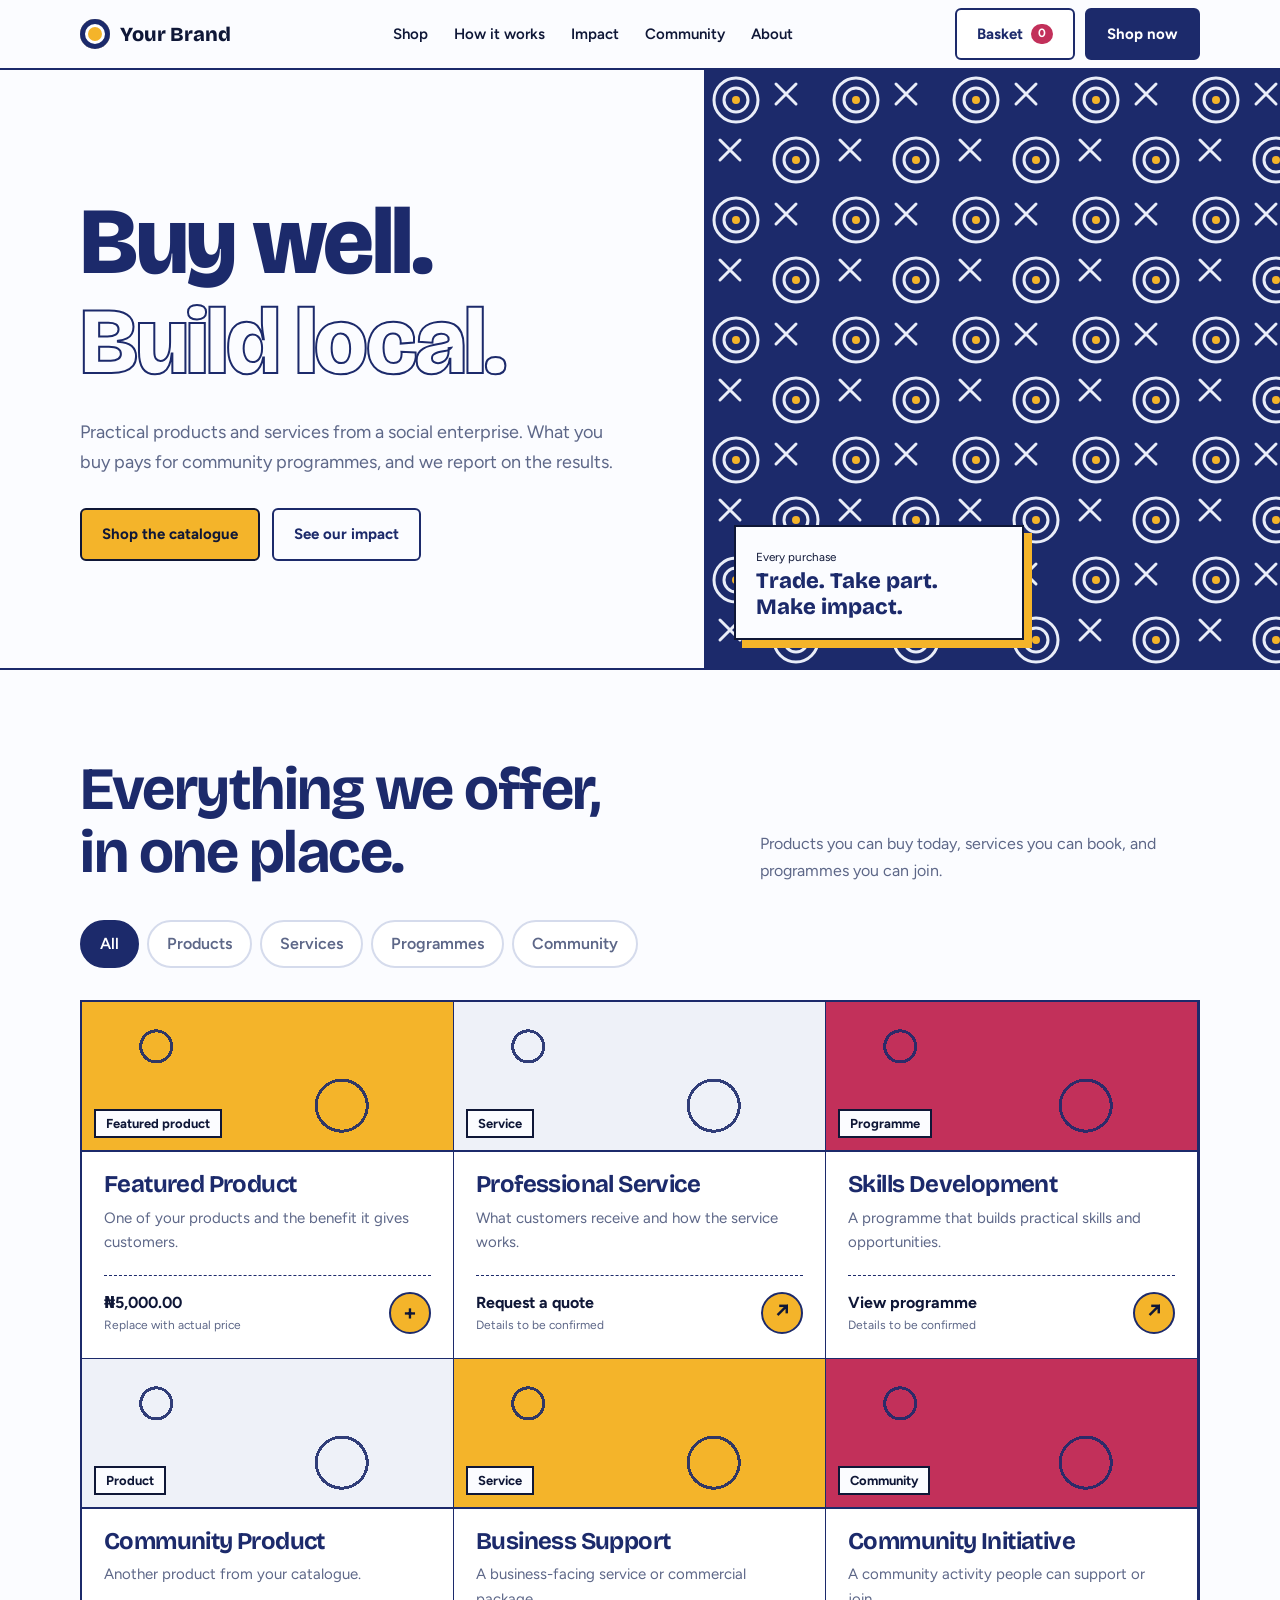
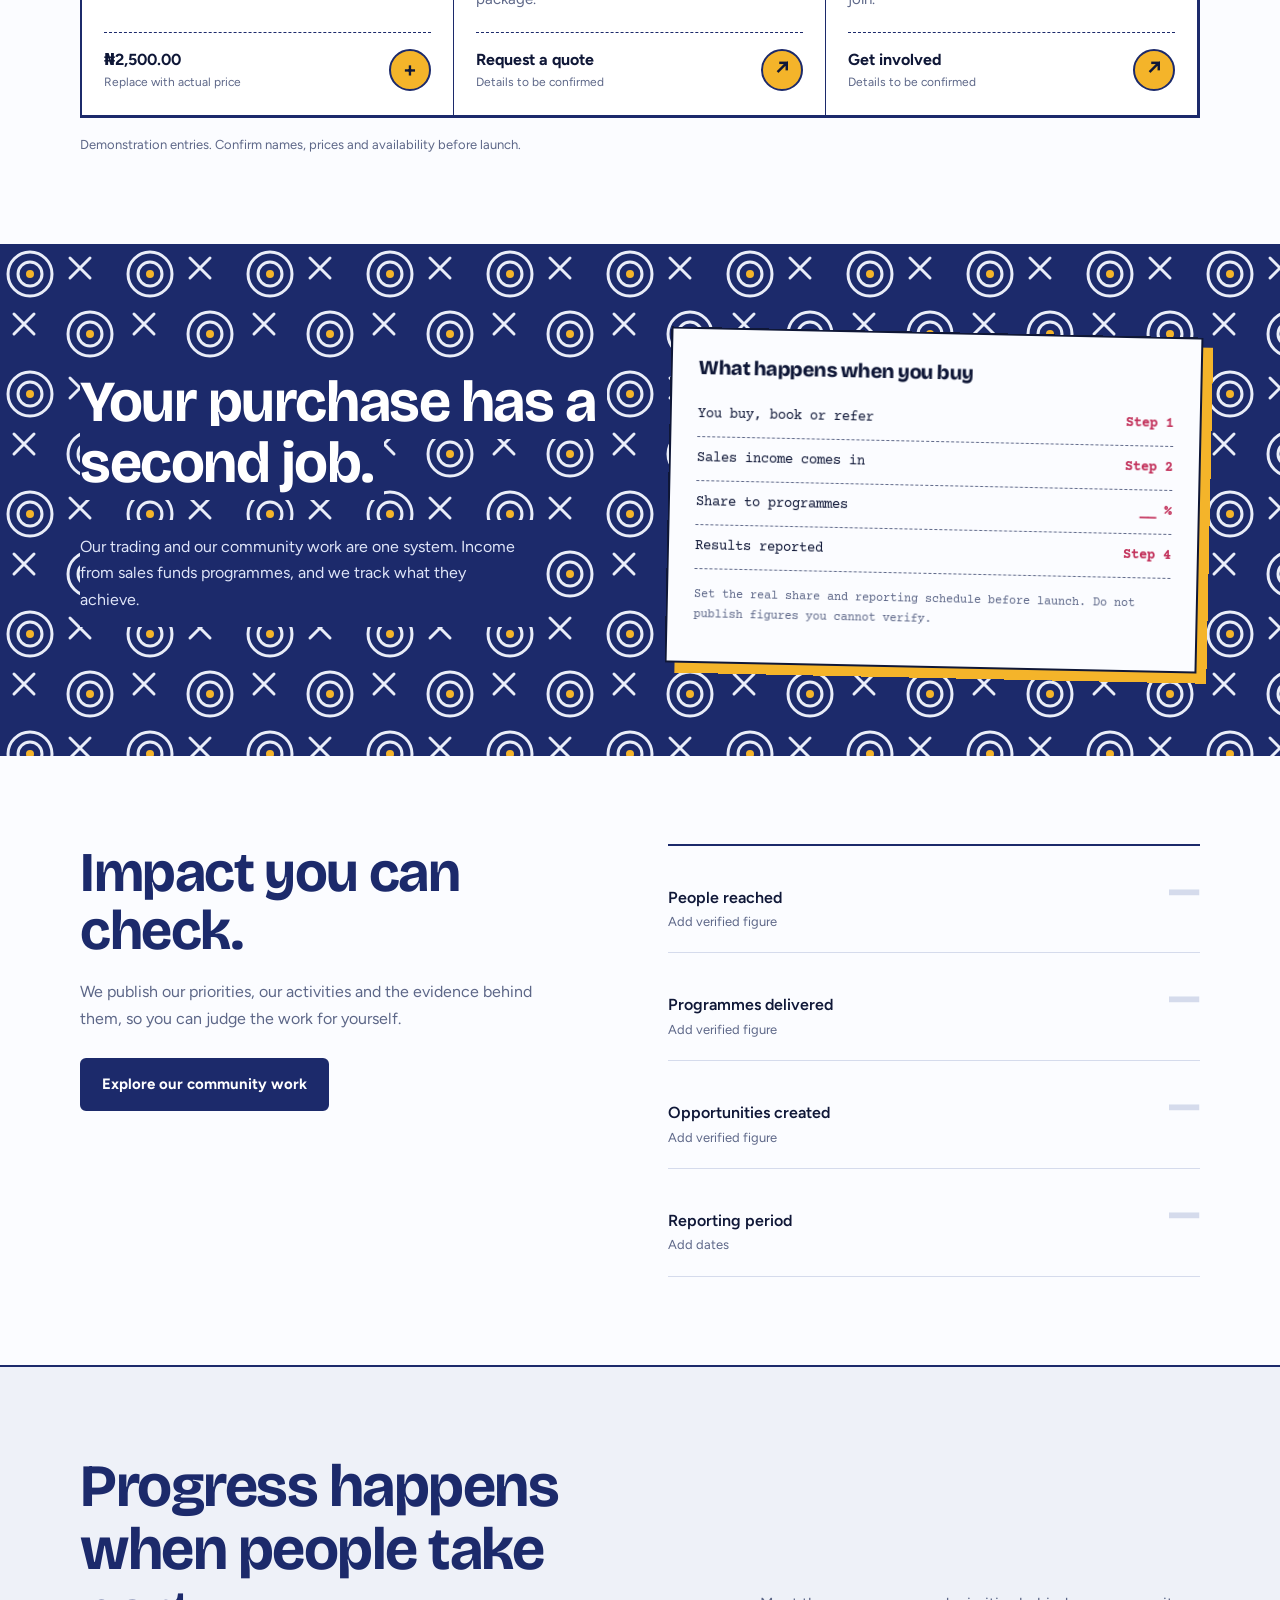
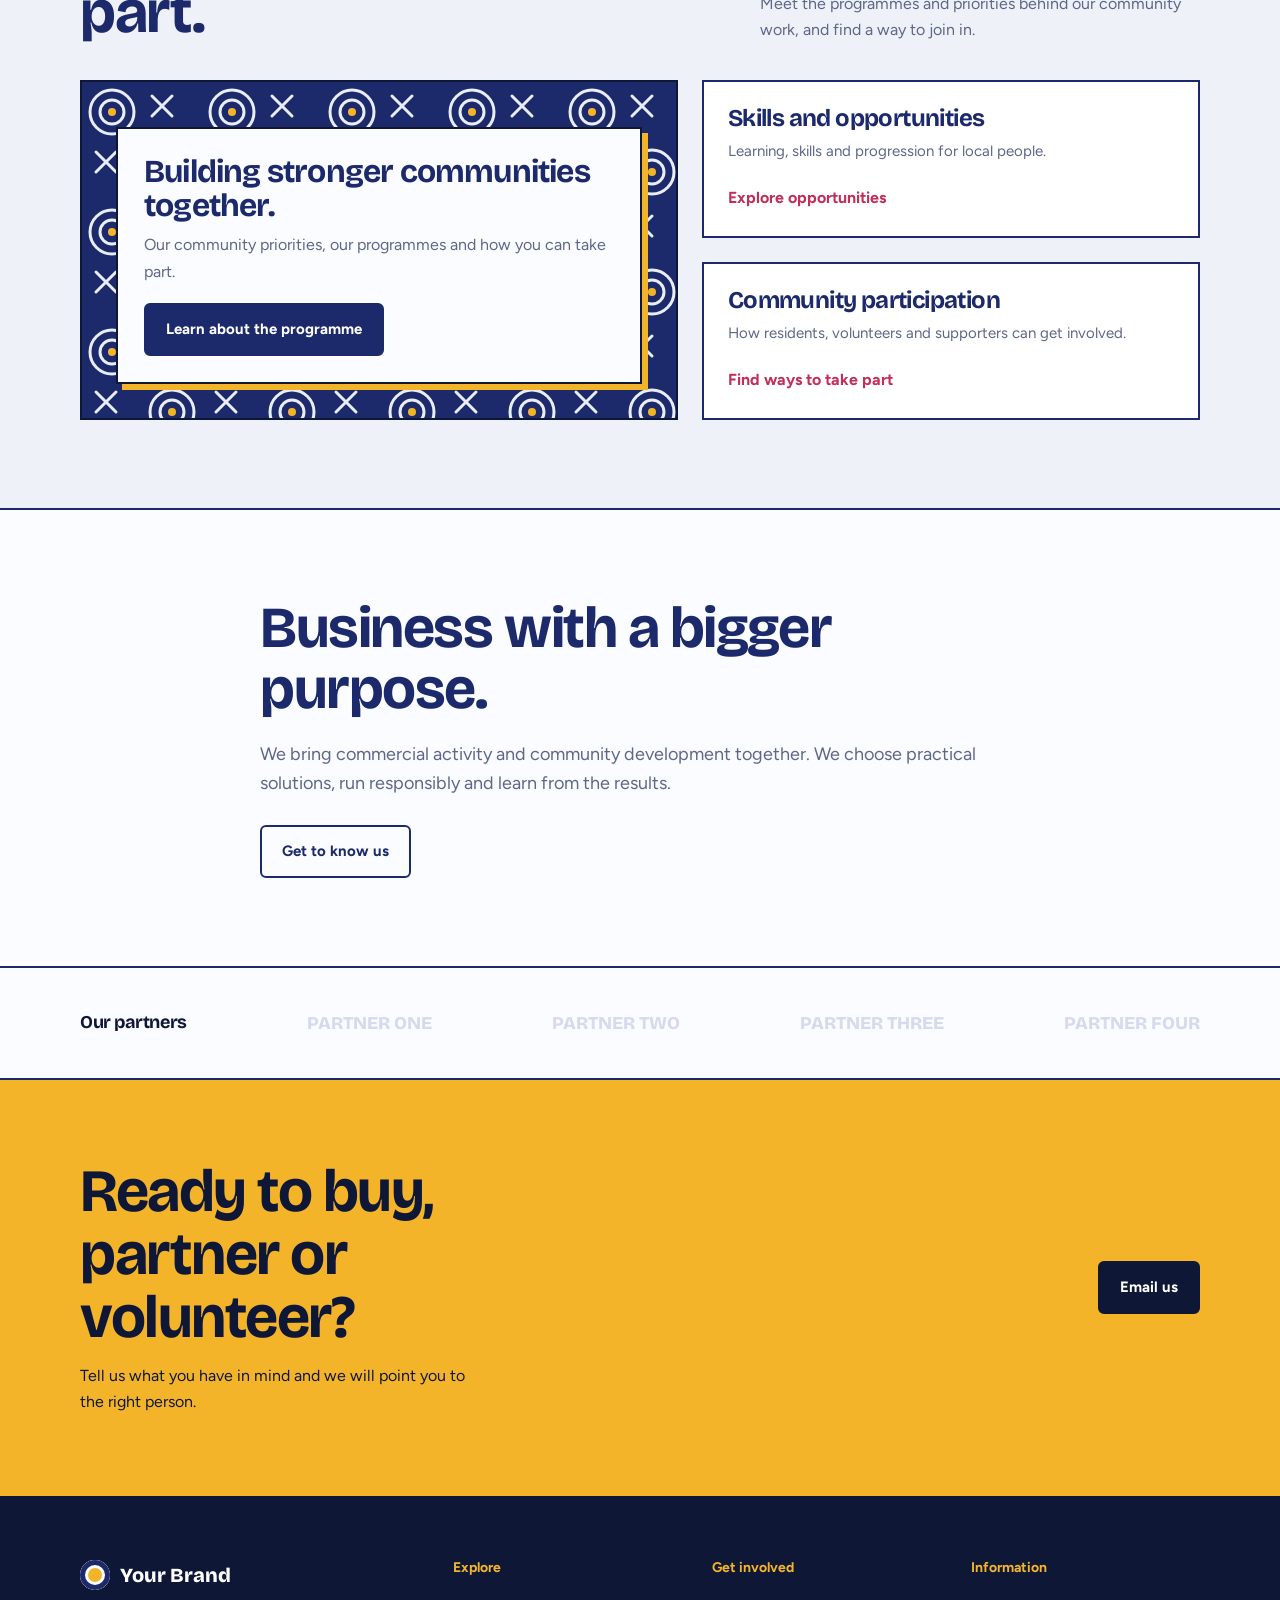
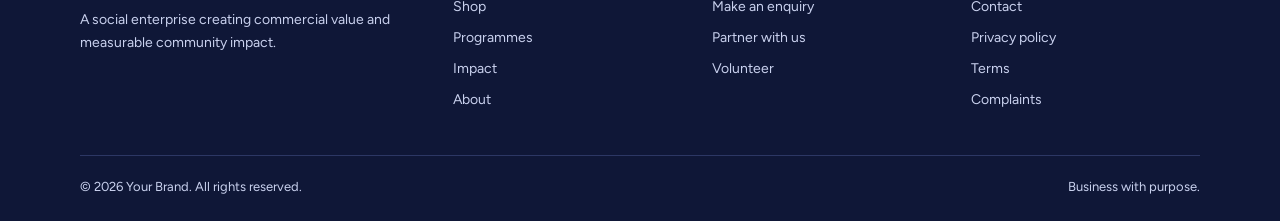
==== index.html @ 3ace3809 "Add files via upload" ====
<!DOCTYPE html>
<html lang="en"><head><meta charset="UTF-8"><meta name="viewport" content="width=device-width,initial-scale=1">
<meta name="theme-color" content="#1c2a6b"><meta name="description" content="Products, services and community programmes from a social enterprise. Every purchase supports community impact.">
<title>Your Brand | Business with purpose</title>
<link rel="icon" href="[data-uri]" type="image/svg+xml">
<link rel="preconnect" href="https://fonts.googleapis.com"><link rel="preconnect" href="https://fonts.gstatic.com" crossorigin>
<link href="https://fonts.googleapis.com/css2?family=Bricolage+Grotesque:opsz,wght@12..96,400;12..96,800&family=Figtree:wght@400;600;700&family=Courier+Prime&display=swap" rel="stylesheet">
<style>:root{--indigo:#1c2a6b;--ink:#0f1737;--chalk:#eef1f8;--paper:#fbfcff;--saffron:#f4b42a;--hibiscus:#c2305a;--muted:#5d6788;--line:#d5dbec;--r:6px}
*{box-sizing:border-box;margin:0;padding:0}
html{scroll-behavior:smooth}
body{background:var(--paper);color:var(--ink);font:400 16px/1.65 "Figtree",system-ui,sans-serif;overflow-x:hidden}
a{color:inherit;text-decoration:none}button{font:inherit;cursor:pointer}
:focus-visible{outline:3px solid var(--saffron);outline-offset:3px}
h1,h2,h3{font-family:"Bricolage Grotesque",sans-serif;line-height:1.05;letter-spacing:-.025em}
.wrap{width:min(1120px,calc(100% - 40px));margin:auto}
.top{position:sticky;top:0;z-index:50;background:var(--paper);border-bottom:2px solid var(--indigo)}
.nav{display:flex;align-items:center;justify-content:space-between;min-height:68px;gap:20px}
.logo{display:flex;align-items:center;gap:10px;font:800 20px "Bricolage Grotesque",sans-serif}
.logo i{width:30px;height:30px;border-radius:50%;background:var(--indigo);box-shadow:inset 0 0 0 5px var(--indigo),inset 0 0 0 8px #fff,inset 0 0 0 30px var(--saffron)}
.links{display:flex;gap:26px;list-style:none;font-weight:600;font-size:15px}
.links a{padding:4px 0;border-bottom:2px solid transparent}.links a:hover{border-color:var(--saffron)}
.acts{display:flex;gap:10px;align-items:center}
.btn{display:inline-flex;align-items:center;gap:8px;padding:12px 20px;border:2px solid var(--indigo);border-radius:var(--r);background:var(--indigo);color:#fff;font-weight:700;font-size:15px;transition:transform .15s,box-shadow .15s}
.btn:hover{transform:translate(-2px,-2px);box-shadow:4px 4px 0 var(--saffron)}
.btn.alt{background:transparent;color:var(--indigo)}
.btn.sun{background:var(--saffron);border-color:var(--ink);color:var(--ink)}
.bag{background:#fff;color:var(--indigo)}
.bag b{background:var(--hibiscus);color:#fff;border-radius:10px;padding:0 7px;font-size:12px}
.burger{display:none;background:none;border:0;font-size:26px}
.hero{display:grid;grid-template-columns:1.1fr .9fr;min-height:600px;border-bottom:2px solid var(--indigo);padding:0}
.hero-copy{padding:80px 48px 64px max(20px,calc((100vw - 1120px)/2));display:flex;flex-direction:column;justify-content:center;align-items:flex-start}
.hero h1{font-size:clamp(48px,7.4vw,104px);font-weight:800;color:var(--indigo)}
.hero h1 em{font-style:normal;display:block;-webkit-text-stroke:2px var(--indigo);color:transparent}
.hero p{max-width:46ch;margin:26px 0 30px;color:var(--muted);font-size:18px}
.row{display:flex;flex-wrap:wrap;gap:12px}
.hero-art{background:url([data-uri]) 0 0/120px;border-left:2px solid var(--indigo);display:grid;place-items:end start;padding:28px}
.ticket{background:var(--paper);border:2px solid var(--ink);padding:18px 20px;max-width:290px;box-shadow:8px 8px 0 var(--saffron);font-size:14px}
.ticket b{display:block;font:800 22px "Bricolage Grotesque",sans-serif;color:var(--indigo)}
.fade{animation:rise .9s cubic-bezier(.2,.7,.2,1) both}
@keyframes rise{from{opacity:0;transform:translateY(24px)}}
section{padding:88px 0}
.hero{padding:0}
.head{display:grid;grid-template-columns:1fr 1fr;gap:30px;align-items:end;margin-bottom:36px}
.head h2{font-size:clamp(34px,5vw,60px);color:var(--indigo)}
.head p{color:var(--muted);max-width:44ch;justify-self:end}
.tabs{display:flex;gap:8px;overflow-x:auto;padding-bottom:6px;margin-bottom:26px}
.tab{flex:none;padding:9px 18px;border:2px solid var(--line);border-radius:30px;background:#fff;font-weight:600;color:var(--muted)}
.tab.on,.tab:hover{border-color:var(--indigo);background:var(--indigo);color:#fff}
.grid{display:grid;grid-template-columns:repeat(3,1fr);border:2px solid var(--indigo)}
.item{padding:0 0 22px;border:1px solid var(--indigo);background:#fff;display:flex;flex-direction:column;margin:-1px 0 0 -1px}
.item[hidden]{display:none}
.tile{height:150px;border-bottom:2px solid var(--indigo);display:flex;align-items:flex-end;padding:12px;background-image:radial-gradient(circle at 20% 30%,transparent 0 14px,rgba(28,42,107,.9) 14px 17px,transparent 17px),radial-gradient(circle at 70% 70%,transparent 0 24px,rgba(28,42,107,.9) 24px 27px,transparent 27px)}
.t1{background-color:var(--saffron)}.t2{background-color:var(--chalk)}.t3{background-color:var(--hibiscus)}
.tag{background:var(--paper);border:2px solid var(--ink);padding:2px 10px;font-weight:700;font-size:13px}
.item h3{font-size:24px;margin:20px 22px 8px;color:var(--indigo)}
.item p{margin:0 22px;color:var(--muted);font-size:15px;flex:1}
.buy{display:flex;justify-content:space-between;align-items:center;margin:20px 22px 0;padding-top:14px;border-top:1px dashed var(--indigo);font-weight:700}
.buy small{display:block;font-weight:400;color:var(--muted);font-size:12px}
.plus{width:42px;height:42px;display:grid;place-items:center;border:2px solid var(--indigo);border-radius:50%;background:var(--saffron);font-size:22px;color:var(--ink);font-weight:700}
.plus:hover{background:var(--indigo);color:#fff}
.note{margin-top:16px;font-size:13px;color:var(--muted)}
.model{background:var(--indigo) url([data-uri]) 0 0/120px;padding:0}
.model .wrap{display:grid;grid-template-columns:1fr 1fr;gap:56px;align-items:center;padding:88px 0}
.model h2{color:#fff;font-size:clamp(34px,5vw,58px);background:var(--indigo);display:inline;-webkit-box-decoration-break:clone;box-decoration-break:clone;padding:2px 12px 2px 0}
.model .lead{margin-top:26px;color:#dfe5f8;background:var(--indigo);padding:14px 14px 14px 0;max-width:46ch}
.receipt{background:var(--paper);border:2px solid var(--ink);padding:26px 26px 36px;font-family:"Courier Prime","Courier New",monospace;font-size:14px;transform:rotate(1.2deg);box-shadow:10px 10px 0 var(--saffron)}
.receipt h3{font:800 20px "Bricolage Grotesque",sans-serif;margin-bottom:14px}
.ln{display:flex;justify-content:space-between;gap:12px;padding:10px 0;border-bottom:1px dashed var(--muted)}
.ln span:last-child{color:var(--hibiscus);font-weight:700}
.receipt p{margin-top:16px;font-size:12px;color:var(--muted)}
.impact{display:grid;grid-template-columns:1fr 1fr;gap:56px;align-items:start}
.impact h2{font-size:clamp(34px,5vw,56px);color:var(--indigo);margin-bottom:18px}
.impact>div>p{color:var(--muted);max-width:48ch;margin-bottom:26px}
.facts{border-top:2px solid var(--indigo)}
.fact{display:flex;justify-content:space-between;align-items:baseline;padding:20px 0;border-bottom:1px solid var(--line)}
.fact span{font-weight:600}.fact b{font:800 40px "Bricolage Grotesque",sans-serif;color:var(--line)}
.fact small{display:block;font-weight:400;color:var(--muted);font-size:13px}
.comm{background:var(--chalk);border-block:2px solid var(--indigo)}
.cols{display:grid;grid-template-columns:1.2fr 1fr;gap:24px}
.big{background:var(--indigo) url([data-uri]) 0 0/120px;padding:34px;min-height:340px;display:flex;align-items:flex-end;border:2px solid var(--ink)}
.big div{background:var(--paper);padding:26px;border:2px solid var(--ink);box-shadow:6px 6px 0 var(--saffron)}
.big h3{font-size:32px;color:var(--indigo);margin-bottom:10px}.big p{color:var(--muted);margin-bottom:18px}
.stack{display:grid;gap:24px}
.mini{background:#fff;border:2px solid var(--indigo);padding:24px;display:flex;flex-direction:column;gap:8px}
.mini h3{font-size:24px;color:var(--indigo)}.mini p{color:var(--muted);font-size:15px}
.mini a{font-weight:700;color:var(--hibiscus);margin-top:auto}
.about{max-width:760px}
.about h2{font-size:clamp(34px,5vw,58px);color:var(--indigo);margin-bottom:20px}
.about p{color:var(--muted);font-size:18px;margin-bottom:26px}
.partners{border-block:2px solid var(--indigo);padding:44px 0}
.partners .wrap{display:flex;flex-wrap:wrap;gap:12px 40px;align-items:center;justify-content:space-between}
.partners h3{font-size:18px}.partners span{font:800 18px "Bricolage Grotesque",sans-serif;color:var(--line)}
.cta{background:var(--saffron);padding:80px 0}
.cta .wrap{display:flex;justify-content:space-between;align-items:center;gap:30px}
.cta h2{font-size:clamp(34px,5vw,60px);max-width:14ch}
.cta p{max-width:40ch;margin-top:14px}
.cta .btn{background:var(--ink);border-color:var(--ink)}
footer{background:var(--ink);color:#c9d1ee;padding:60px 0 24px;font-size:14px}
.fg{display:grid;grid-template-columns:1.5fr 1fr 1fr 1fr;gap:30px;padding-bottom:40px}
footer .logo{color:#fff;margin-bottom:14px}footer h4{color:var(--saffron);margin-bottom:12px}
footer a{display:block;padding:4px 0}footer a:hover{color:#fff}
.fb{display:flex;justify-content:space-between;gap:16px;border-top:1px solid #2c3764;padding-top:20px;font-size:13px}
.ov{position:fixed;inset:0;background:rgba(15,23,55,.55);z-index:100;opacity:0;visibility:hidden;transition:.2s}
.ov.open{opacity:1;visibility:visible}
.drawer{position:fixed;top:0;right:0;z-index:101;width:min(420px,100%);height:100%;background:var(--paper);border-left:2px solid var(--ink);padding:24px;display:flex;flex-direction:column;transform:translateX(105%);transition:transform .3s}
.drawer.open{transform:none}
.dh{display:flex;justify-content:space-between;align-items:center;padding-bottom:16px;border-bottom:2px solid var(--indigo)}
.dh h3{font-size:26px}.x{width:38px;height:38px;border:2px solid var(--indigo);border-radius:50%;background:#fff;font-size:20px}
#items{flex:1;overflow:auto;padding:12px 0}
.empty{padding:50px 10px;text-align:center;color:var(--muted)}
.ci{display:flex;justify-content:space-between;gap:10px;padding:12px 0;border-bottom:1px dashed var(--muted)}
.ci small{display:block;color:var(--muted)}.ci button{background:none;border:0;color:var(--hibiscus);font-weight:700}
.tot{display:flex;justify-content:space-between;padding:16px 0;font-weight:800;border-top:2px solid var(--indigo)}
.drawer .btn{width:100%;justify-content:center}.drawer small{margin-top:10px;color:var(--muted);font-size:12px;text-align:center}
@media(max-width:900px){.grid{grid-template-columns:1fr 1fr}.fg{grid-template-columns:1fr 1fr}.links{gap:16px}}
@media(max-width:720px){
.burger{display:block}.hdr-cta{display:none}
.links{position:absolute;top:68px;left:0;right:0;background:var(--paper);border-bottom:2px solid var(--indigo);padding:20px;flex-direction:column;display:none}.links.show{display:flex}
.hero,.head,.model .wrap,.impact,.cols{grid-template-columns:1fr}
.hero-copy{padding:48px 20px 40px}.hero-art{min-height:260px;border-left:0;border-top:2px solid var(--indigo)}
section{padding:60px 0}.head p{justify-self:start}.model .wrap{padding:60px 0}
.grid{grid-template-columns:1fr}.cta .wrap,.fb{flex-direction:column;align-items:flex-start}.fg>:first-child{grid-column:1/-1}}
@media(prefers-reduced-motion:reduce){*{animation:none!important;transition:none!important;scroll-behavior:auto!important}}
.drawer input{width:100%;padding:12px;margin-top:8px;border:2px solid var(--indigo);border-radius:var(--r);font:inherit;background:#fff}
.drawer label{font-weight:600;font-size:14px;display:block;margin-top:10px}
.msg{margin-top:10px;padding:10px;border:2px solid var(--indigo);background:var(--chalk);font-size:14px}.msg[hidden]{display:none}
</style></head>
<body>
<!-- Replace "Your Brand" and all placeholder copy with approved organisation details. -->
<header class="top"><div class="wrap nav">
<a href="#" class="logo"><i></i>Your Brand</a>
<ul class="links" id="links"><li><a href="#offers">Shop</a></li><li><a href="#how">How it works</a></li><li><a href="#impact">Impact</a></li><li><a href="#community">Community</a></li><li><a href="#about">About</a></li></ul>
<div class="acts"><button class="btn bag" id="openBag" aria-label="Open basket">Basket <b id="count">0</b></button><a href="#offers" class="btn hdr-cta">Shop now</a><button class="burger" id="burger" aria-label="Menu" aria-expanded="false">☰</button></div>
</div></header>
<main>
<section class="hero" style="padding:0">
<div class="hero-copy fade"><h1>Buy well.<em>Build local.</em></h1>
<p>Practical products and services from a social enterprise. What you buy pays for community programmes, and we report on the results.</p>
<div class="row"><a href="#offers" class="btn sun">Shop the catalogue</a><a href="#impact" class="btn alt">See our impact</a></div></div>
<div class="hero-art"><div class="ticket"><small>Every purchase</small><b>Trade. Take part. Make impact.</b></div></div>
</section>

<section id="offers"><div class="wrap">
<div class="head"><h2>Everything we offer, in one place.</h2><p>Products you can buy today, services you can book, and programmes you can join.</p></div>
<div class="tabs"><button class="tab on" data-f="all">All</button><button class="tab" data-f="products">Products</button><button class="tab" data-f="services">Services</button><button class="tab" data-f="programmes">Programmes</button><button class="tab" data-f="community">Community</button></div>
<div class="grid">
<article class="item" data-c="products"><div class="tile t1"><span class="tag">Featured product</span></div><h3>Featured Product</h3><p>One of your products and the benefit it gives customers.</p><div class="buy"><div><span class="pv"></span><small>Replace with actual price</small></div><button class="plus" data-id="1" aria-label="Add Featured Product to basket">+</button></div></article>
<article class="item" data-c="services"><div class="tile t2"><span class="tag">Service</span></div><h3>Professional Service</h3><p>What customers receive and how the service works.</p><div class="buy"><div>Request a quote<small>Details to be confirmed</small></div><a class="plus" href="#contact" aria-label="Request a quote: Professional Service">↗</a></div></article>
<article class="item" data-c="programmes"><div class="tile t3"><span class="tag">Programme</span></div><h3>Skills Development</h3><p>A programme that builds practical skills and opportunities.</p><div class="buy"><div>View programme<small>Details to be confirmed</small></div><a class="plus" href="#community" aria-label="View programme: Skills Development">↗</a></div></article>
<article class="item" data-c="products"><div class="tile t2"><span class="tag">Product</span></div><h3>Community Product</h3><p>Another product from your catalogue.</p><div class="buy"><div><span class="pv"></span><small>Replace with actual price</small></div><button class="plus" data-id="4" aria-label="Add Community Product to basket">+</button></div></article>
<article class="item" data-c="services"><div class="tile t1"><span class="tag">Service</span></div><h3>Business Support</h3><p>A business-facing service or commercial package.</p><div class="buy"><div>Request a quote<small>Details to be confirmed</small></div><a class="plus" href="#contact" aria-label="Request a quote: Business Support">↗</a></div></article>
<article class="item" data-c="community"><div class="tile t3"><span class="tag">Community</span></div><h3>Community Initiative</h3><p>A community activity people can support or join.</p><div class="buy"><div>Get involved<small>Details to be confirmed</small></div><a class="plus" href="#community" aria-label="Get involved: Community Initiative">↗</a></div></article>
</div>
<p class="note">Demonstration entries. Confirm names, prices and availability before launch.</p>
</div></section>

<section class="model" id="how"><div class="wrap">
<div><h2>Your purchase has a second job.</h2><p class="lead">Our trading and our community work are one system. Income from sales funds programmes, and we track what they achieve.</p></div>
<div class="receipt"><h3>What happens when you buy</h3>
<div class="ln"><span>You buy, book or refer</span><span>Step 1</span></div>
<div class="ln"><span>Sales income comes in</span><span>Step 2</span></div>
<div class="ln"><span>Share to programmes</span><span>__ %</span></div>
<div class="ln"><span>Results reported</span><span>Step 4</span></div>
<p>Set the real share and reporting schedule before launch. Do not publish figures you cannot verify.</p></div>
</div></section>

<section id="impact"><div class="wrap impact">
<div><h2>Impact you can check.</h2><p>We publish our priorities, our activities and the evidence behind them, so you can judge the work for yourself.</p><a href="#community" class="btn">Explore our community work</a></div>
<!-- Replace dashes with verified data only. -->
<div class="facts"><div class="fact"><span>People reached<small>Add verified figure</small></span><b>—</b></div><div class="fact"><span>Programmes delivered<small>Add verified figure</small></span><b>—</b></div><div class="fact"><span>Opportunities created<small>Add verified figure</small></span><b>—</b></div><div class="fact"><span>Reporting period<small>Add dates</small></span><b>—</b></div></div>
</div></section>

<section class="comm" id="community"><div class="wrap">
<div class="head"><h2>Progress happens when people take part.</h2><p>Meet the programmes and priorities behind our community work, and find a way to join in.</p></div>
<div class="cols"><article class="big"><div><h3>Building stronger communities together.</h3><p>Our community priorities, our programmes and how you can take part.</p><a href="#contact" class="btn">Learn about the programme</a></div></article>
<div class="stack"><article class="mini"><h3>Skills and opportunities</h3><p>Learning, skills and progression for local people.</p><a href="#contact">Explore opportunities</a></article>
<article class="mini"><h3>Community participation</h3><p>How residents, volunteers and supporters can get involved.</p><a href="#contact">Find ways to take part</a></article></div></div>
</div></section>

<section id="about"><div class="wrap about"><h2>Business with a bigger purpose.</h2><p>We bring commercial activity and community development together. We choose practical solutions, run responsibly and learn from the results.</p><a href="#contact" class="btn alt">Get to know us</a></div></section>

<div class="partners"><div class="wrap"><h3>Our partners</h3><!-- Add only authorised, current partners. --><span>PARTNER ONE</span><span>PARTNER TWO</span><span>PARTNER THREE</span><span>PARTNER FOUR</span></div></div>

<section class="cta" id="contact"><div class="wrap"><div><h2>Ready to buy, partner or volunteer?</h2><p>Tell us what you have in mind and we will point you to the right person.</p></div><a href="mailto:hello@example.com" class="btn">Email us</a></div></section>
</main>
<footer><div class="wrap"><div class="fg">
<div><a href="#" class="logo"><i></i>Your Brand</a><p>A social enterprise creating commercial value and measurable community impact.</p></div>
<div><h4>Explore</h4><a href="#offers">Shop</a><a href="#community">Programmes</a><a href="#impact">Impact</a><a href="#about">About</a></div>
<div><h4>Get involved</h4><a href="#contact">Make an enquiry</a><a href="#contact">Partner with us</a><a href="#community">Volunteer</a></div>
<div><h4>Information</h4><a href="#">Contact</a><a href="#">Privacy policy</a><a href="#">Terms</a><a href="#">Complaints</a></div></div>
<div class="fb"><span>© <span id="year"></span> Your Brand. All rights reserved.</span><span>Business with purpose.</span></div></div></footer>
<div class="ov" id="ov"></div>
<aside class="drawer" id="drawer" aria-label="Basket"><div class="dh"><h3>Your basket</h3><button class="x" id="closeBag" aria-label="Close basket">×</button></div>
<div id="items"></div><div class="tot"><span>Subtotal</span><span id="total">₦0.00</span></div>
<label for="cname">Full name</label><input id="cname" autocomplete="name"><label for="email">Email for receipt</label><input id="email" type="email" autocomplete="email"><div class="msg" id="msg" hidden></div><button class="btn" id="checkout" style="margin-top:14px">Pay now</button><small>Payments are handled securely by Paystack. We never see your card details.</small></aside>
<script src="https://js.paystack.co/v1/inline.js"></script><script>const catalogue=[{id:"1",name:"Featured Product",price:5000},{id:"4",name:"Community Product",price:2500}];
let basket=[];
const $=id=>document.getElementById(id);
const money=n=>new Intl.NumberFormat("en-NG",{style:"currency",currency:"NGN"}).format(n);
const toggle=o=>{$("drawer").classList.toggle("open",o);$("ov").classList.toggle("open",o)};
function render(){
  $("count").textContent=basket.reduce((s,i)=>s+i.qty,0);
  $("total").textContent=money(basket.reduce((s,i)=>s+i.price*i.qty,0));
  $("items").innerHTML=basket.length?basket.map(i=>`<div class="ci"><div><strong>${i.name}</strong><small>${i.qty} × ${money(i.price)}</small></div><button data-rm="${i.id}">Remove</button></div>`).join(""):'<div class="empty">Your basket is empty. Add an item from the catalogue.</div>';
}
document.querySelectorAll(".plus[data-id]").forEach(b=>b.addEventListener("click",()=>{
  const p=catalogue.find(c=>c.id===b.dataset.id);if(!p)return;
  const e=basket.find(i=>i.id===p.id);e?e.qty++:basket.push({...p,qty:1});render();toggle(true);
}));
$("items").addEventListener("click",e=>{const b=e.target.closest("[data-rm]");if(b){basket=basket.filter(i=>i.id!==b.dataset.rm);render()}});
$("openBag").onclick=()=>toggle(true);$("closeBag").onclick=()=>toggle(false);$("ov").onclick=()=>toggle(false);
document.addEventListener("keydown",e=>{if(e.key==="Escape")toggle(false)});
// ===== PAYMENT SETTINGS (Paystack) =====
const PAYSTACK_PUBLIC_KEY="pk_test_REPLACE_ME"; // public key only. NEVER put your secret key here.
const VERIFY_URL=""; // your Worker URL, e.g. https://pay.yourname.workers.dev/verify
catalogue.forEach(c=>{const b=document.querySelector('.plus[data-id="'+c.id+'"]');if(b)b.previousElementSibling.querySelector(".pv").textContent=money(c.price)});
const msg=t=>{const m=$("msg");m.textContent=t;m.hidden=!t};
$("checkout").onclick=()=>{
  if(!basket.length)return msg("Your basket is empty. Add an item first.");
  const email=$("email").value.trim();
  if(!/^\S+@\S+\.\S+$/.test(email))return msg("Enter a valid email so we can send your receipt.");
  if(typeof PaystackPop==="undefined")return msg("Payment could not load. Check your internet connection and try again.");
  if(PAYSTACK_PUBLIC_KEY.includes("REPLACE"))return msg("Add your Paystack public key in index.html to turn on payments.");
  const total=basket.reduce((s,i)=>s+i.price*i.qty,0);
  if(total<=0)return msg("Basket total must be above \u20a60.");
  PaystackPop.setup({
    key:PAYSTACK_PUBLIC_KEY,email:email,amount:Math.round(total*100),currency:"NGN",
    ref:"ORD-"+Date.now(),
    metadata:{name:$("cname").value.trim(),items:basket.map(i=>i.name+" x"+i.qty).join(", ")},
    callback:function(r){
      if(VERIFY_URL){
        msg("Confirming your payment...");
        fetch(VERIFY_URL+"?reference="+encodeURIComponent(r.reference)).then(x=>x.json()).then(d=>{
          if(d.paid){basket=[];render();msg("Payment confirmed. Reference: "+r.reference)}
          else msg("We could not confirm payment yet. Keep this reference: "+r.reference)
        }).catch(()=>msg("Could not reach the server. Keep this reference: "+r.reference));
      }else{basket=[];render();msg("Payment received. Reference: "+r.reference+". Verify it in your Paystack dashboard.")}
    },
    onClose:function(){msg("Payment window closed. Your basket is saved.")}
  }).openIframe();
};
const tabs=document.querySelectorAll(".tab"),cards=document.querySelectorAll(".item");
tabs.forEach(t=>t.addEventListener("click",()=>{
  tabs.forEach(x=>x.classList.remove("on"));t.classList.add("on");
  cards.forEach(c=>c.hidden=!(t.dataset.f==="all"||c.dataset.c===t.dataset.f));
}));
const links=$("links"),burger=$("burger");
burger.onclick=()=>{const s=links.classList.toggle("show");burger.textContent=s?"×":"☰";burger.setAttribute("aria-expanded",s)};
links.querySelectorAll("a").forEach(a=>a.onclick=()=>{links.classList.remove("show");burger.textContent="☰"});
$("year").textContent=new Date().getFullYear();
render();
</script></body></html>
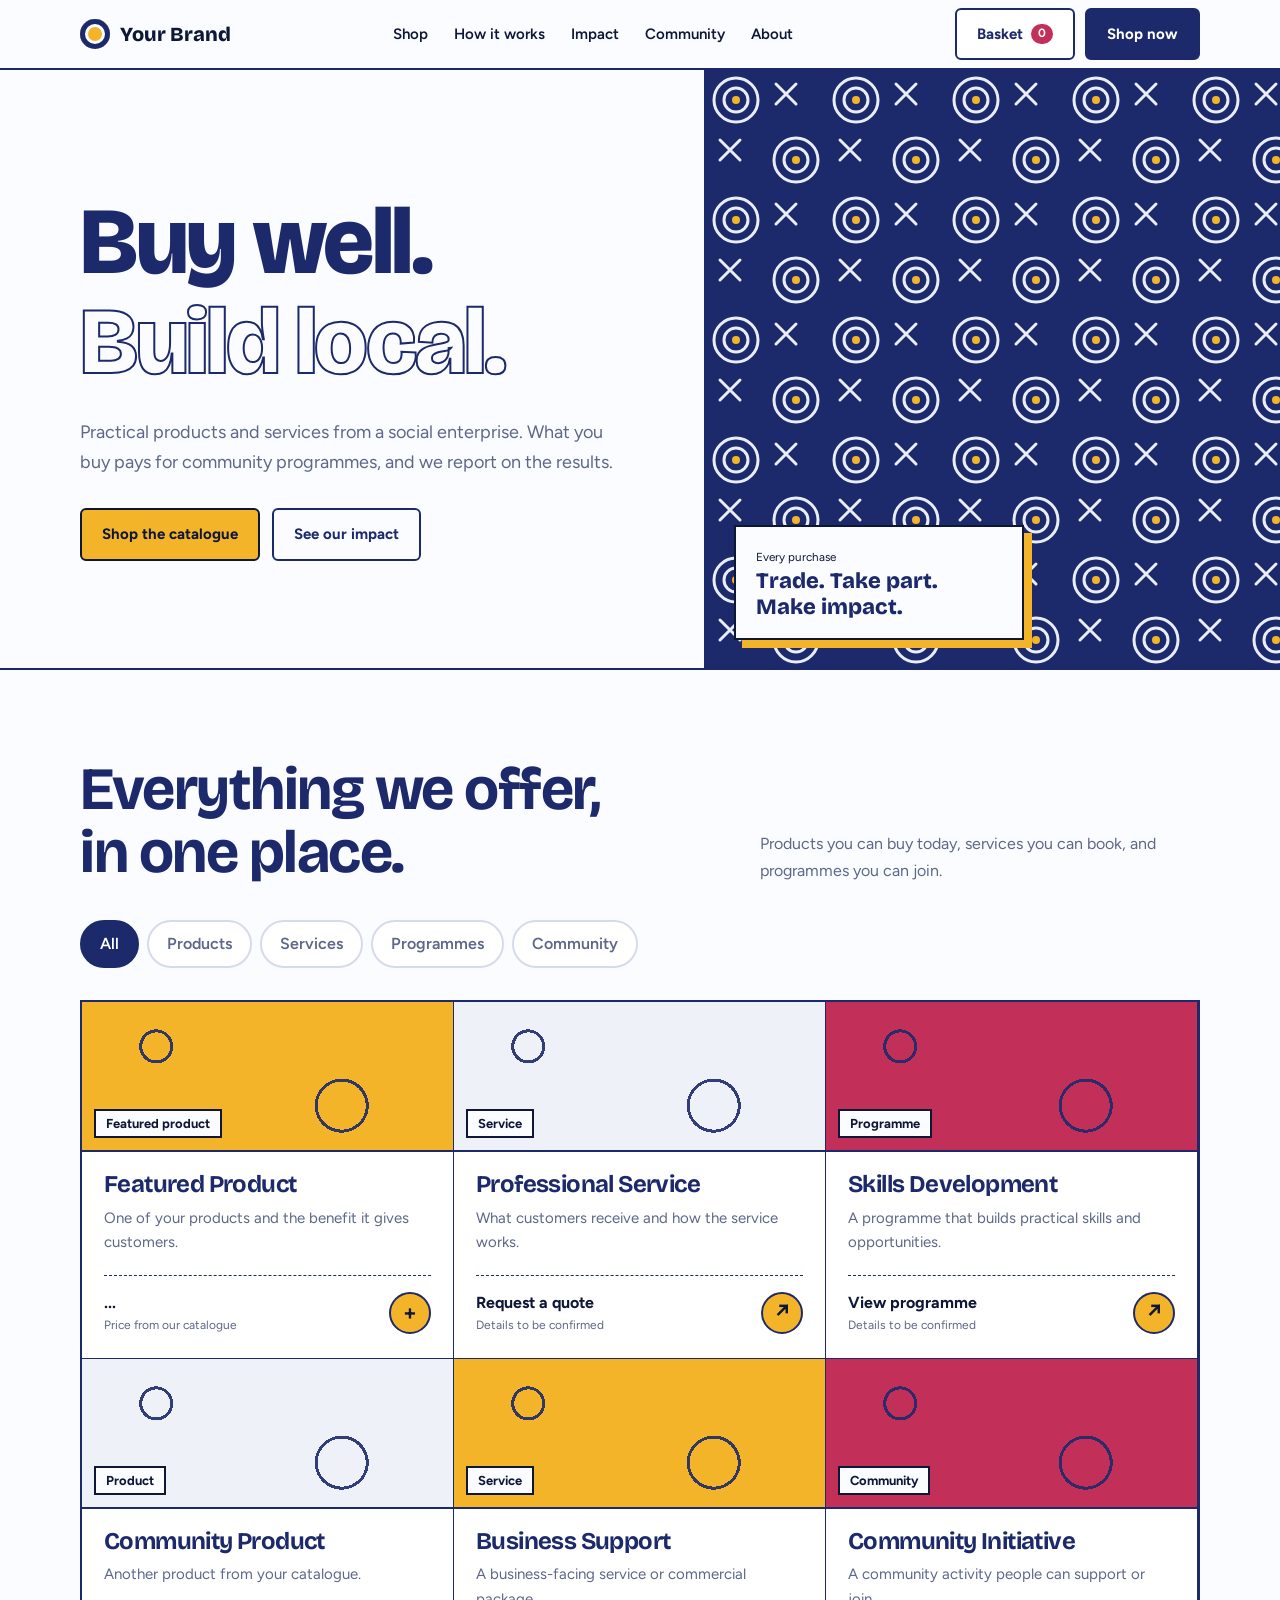
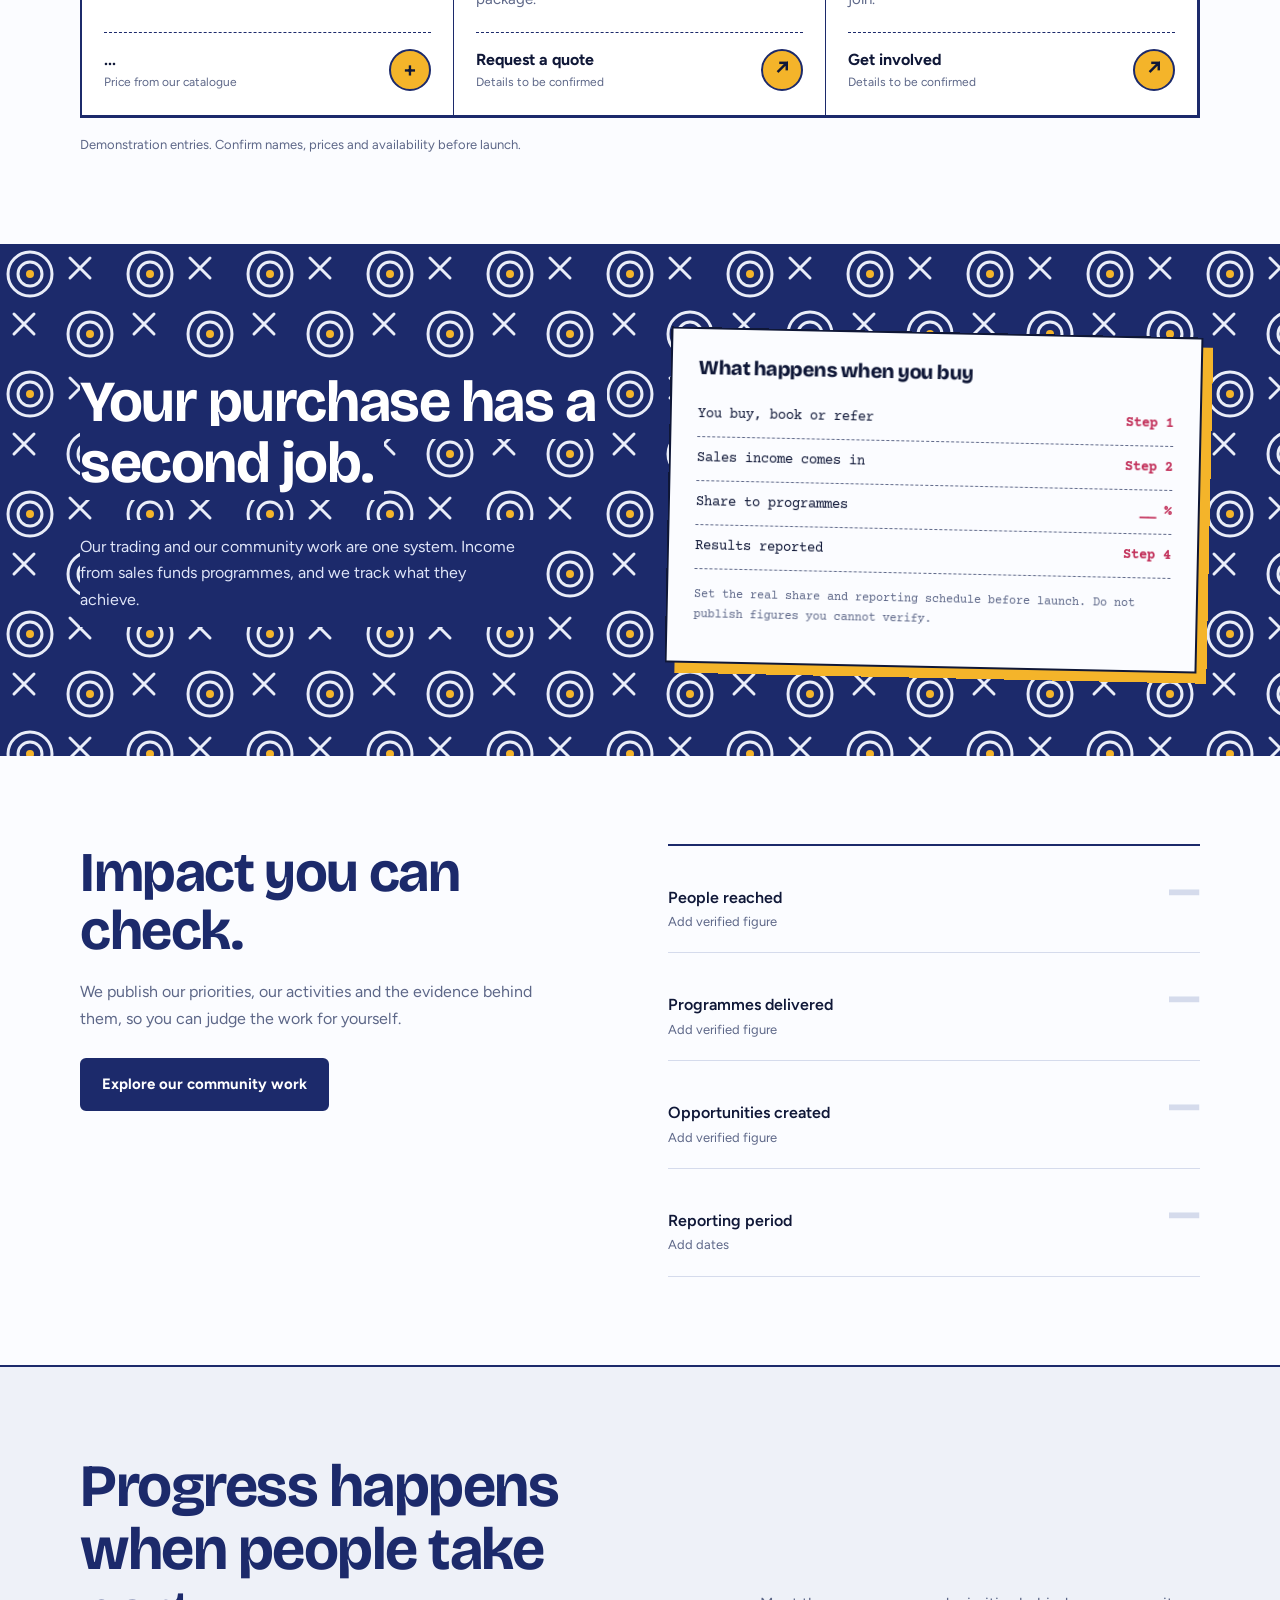
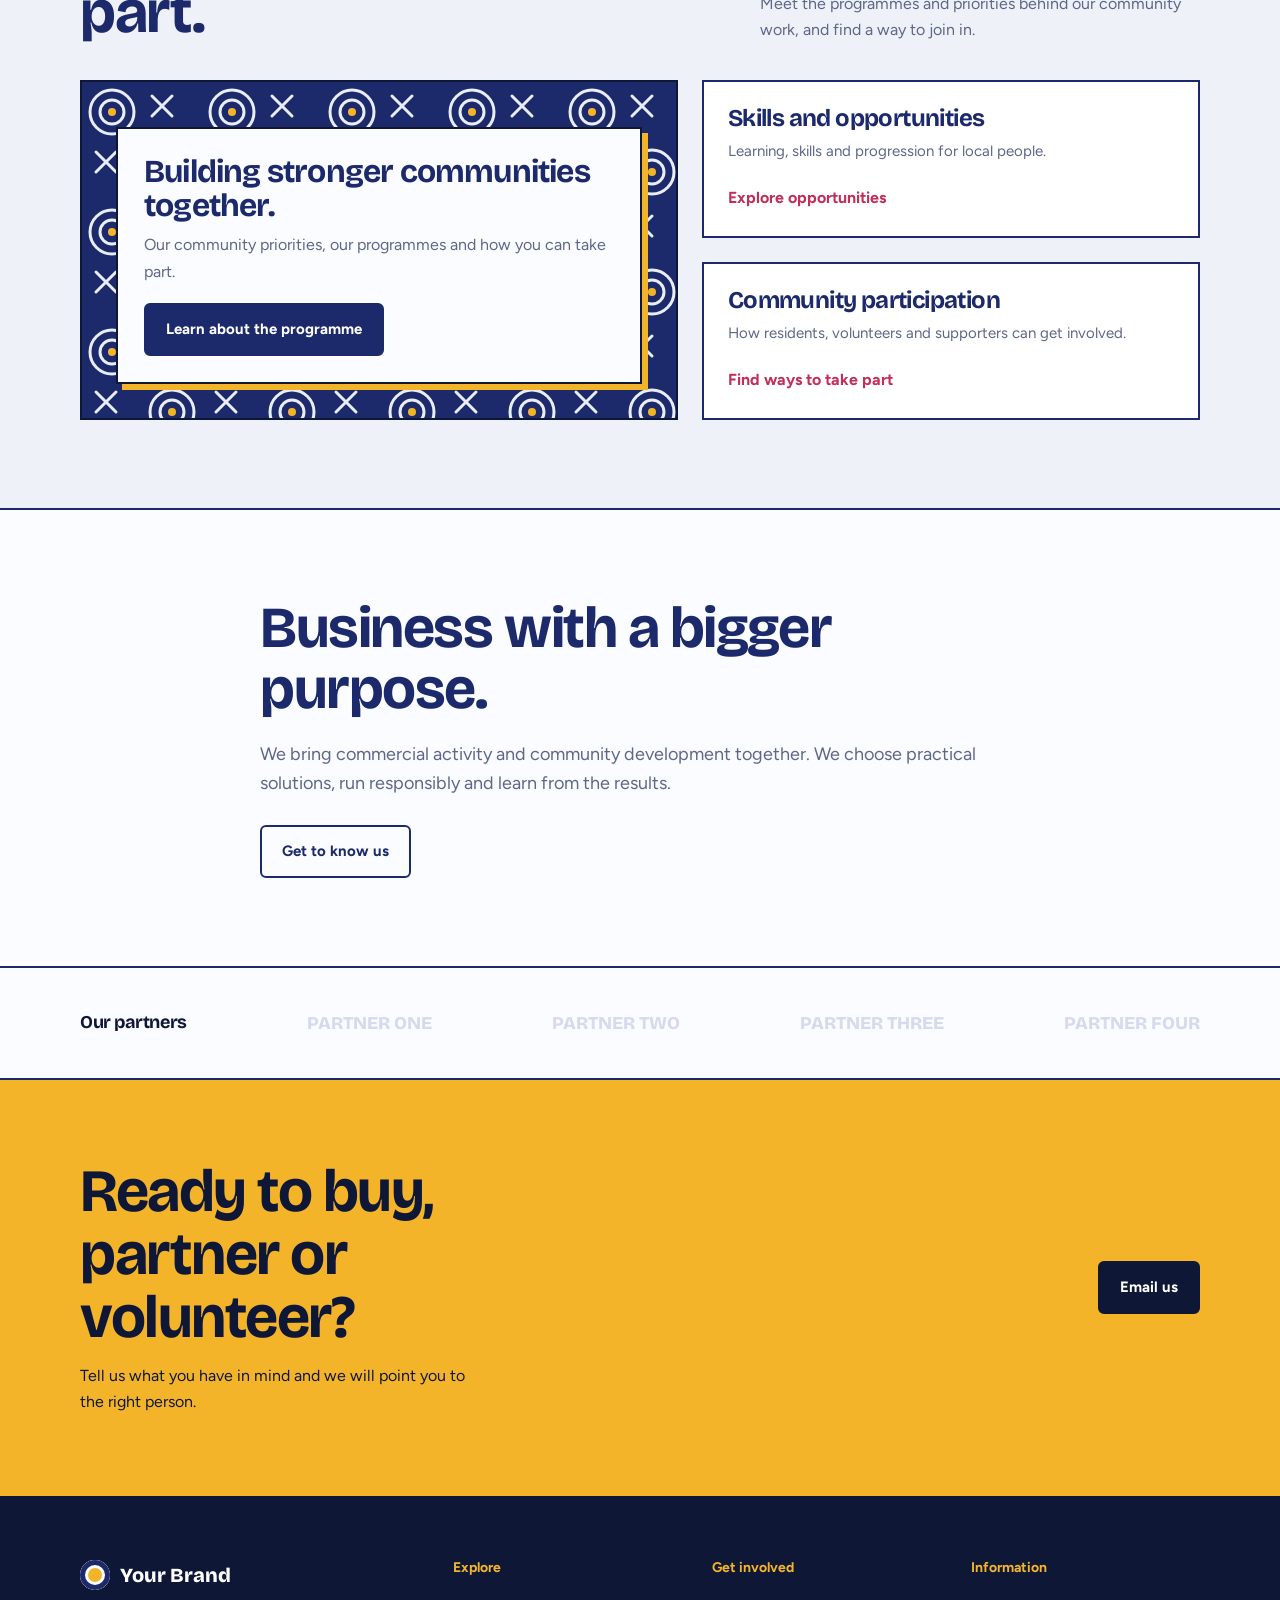
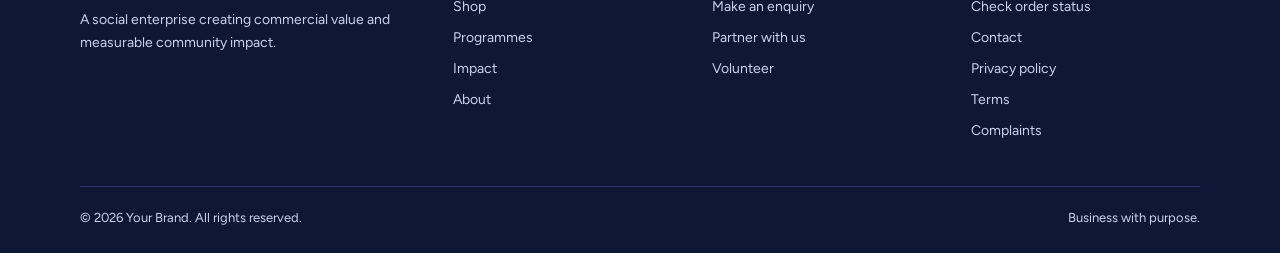
==== commit bbef6355: "Add files via upload" ====
--- a/index.html
+++ b/index.html
@@ -121,9 +121,14 @@
 section{padding:60px 0}.head p{justify-self:start}.model .wrap{padding:60px 0}
 .grid{grid-template-columns:1fr}.cta .wrap,.fb{flex-direction:column;align-items:flex-start}.fg>:first-child{grid-column:1/-1}}
 @media(prefers-reduced-motion:reduce){*{animation:none!important;transition:none!important;scroll-behavior:auto!important}}
-.drawer input{width:100%;padding:12px;margin-top:8px;border:2px solid var(--indigo);border-radius:var(--r);font:inherit;background:#fff}
+
+.drawer input{width:100%;padding:12px;margin-top:6px;border:2px solid var(--indigo);border-radius:var(--r);font:inherit;background:#fff}
 .drawer label{font-weight:600;font-size:14px;display:block;margin-top:10px}
 .msg{margin-top:10px;padding:10px;border:2px solid var(--indigo);background:var(--chalk);font-size:14px}.msg[hidden]{display:none}
+.btn[disabled]{opacity:.6;cursor:wait}
+.sp{position:fixed;inset:0;z-index:200;background:rgba(15,23,55,.6);display:grid;place-items:center;padding:20px}.sp[hidden]{display:none}
+.sbox{background:var(--paper);border:2px solid var(--ink);box-shadow:8px 8px 0 var(--saffron);padding:28px;max-width:460px;width:100%}
+.sbox h3{font-size:30px;color:var(--indigo);margin-bottom:10px}.sbox .refs{font:14px "Courier Prime","Courier New",monospace;margin:14px 0;color:var(--muted);word-break:break-all}
 </style></head>
 <body>
 <!-- Replace "Your Brand" and all placeholder copy with approved organisation details. -->
@@ -144,10 +149,10 @@
 <div class="head"><h2>Everything we offer, in one place.</h2><p>Products you can buy today, services you can book, and programmes you can join.</p></div>
 <div class="tabs"><button class="tab on" data-f="all">All</button><button class="tab" data-f="products">Products</button><button class="tab" data-f="services">Services</button><button class="tab" data-f="programmes">Programmes</button><button class="tab" data-f="community">Community</button></div>
 <div class="grid">
-<article class="item" data-c="products"><div class="tile t1"><span class="tag">Featured product</span></div><h3>Featured Product</h3><p>One of your products and the benefit it gives customers.</p><div class="buy"><div><span class="pv"></span><small>Replace with actual price</small></div><button class="plus" data-id="1" aria-label="Add Featured Product to basket">+</button></div></article>
+<article class="item" data-c="products"><div class="tile t1"><span class="tag">Featured product</span></div><h3>Featured Product</h3><p>One of your products and the benefit it gives customers.</p><div class="buy"><div><span class="pv">...</span><small>Price from our catalogue</small></div><button class="plus" data-slug="featured-product" aria-label="Add Featured Product to basket">+</button></div></article>
 <article class="item" data-c="services"><div class="tile t2"><span class="tag">Service</span></div><h3>Professional Service</h3><p>What customers receive and how the service works.</p><div class="buy"><div>Request a quote<small>Details to be confirmed</small></div><a class="plus" href="#contact" aria-label="Request a quote: Professional Service">↗</a></div></article>
 <article class="item" data-c="programmes"><div class="tile t3"><span class="tag">Programme</span></div><h3>Skills Development</h3><p>A programme that builds practical skills and opportunities.</p><div class="buy"><div>View programme<small>Details to be confirmed</small></div><a class="plus" href="#community" aria-label="View programme: Skills Development">↗</a></div></article>
-<article class="item" data-c="products"><div class="tile t2"><span class="tag">Product</span></div><h3>Community Product</h3><p>Another product from your catalogue.</p><div class="buy"><div><span class="pv"></span><small>Replace with actual price</small></div><button class="plus" data-id="4" aria-label="Add Community Product to basket">+</button></div></article>
+<article class="item" data-c="products"><div class="tile t2"><span class="tag">Product</span></div><h3>Community Product</h3><p>Another product from your catalogue.</p><div class="buy"><div><span class="pv">...</span><small>Price from our catalogue</small></div><button class="plus" data-slug="community-product" aria-label="Add Community Product to basket">+</button></div></article>
 <article class="item" data-c="services"><div class="tile t1"><span class="tag">Service</span></div><h3>Business Support</h3><p>A business-facing service or commercial package.</p><div class="buy"><div>Request a quote<small>Details to be confirmed</small></div><a class="plus" href="#contact" aria-label="Request a quote: Business Support">↗</a></div></article>
 <article class="item" data-c="community"><div class="tile t3"><span class="tag">Community</span></div><h3>Community Initiative</h3><p>A community activity people can support or join.</p><div class="buy"><div>Get involved<small>Details to be confirmed</small></div><a class="plus" href="#community" aria-label="Get involved: Community Initiative">↗</a></div></article>
 </div>
@@ -187,58 +192,114 @@
 <div><a href="#" class="logo"><i></i>Your Brand</a><p>A social enterprise creating commercial value and measurable community impact.</p></div>
 <div><h4>Explore</h4><a href="#offers">Shop</a><a href="#community">Programmes</a><a href="#impact">Impact</a><a href="#about">About</a></div>
 <div><h4>Get involved</h4><a href="#contact">Make an enquiry</a><a href="#contact">Partner with us</a><a href="#community">Volunteer</a></div>
-<div><h4>Information</h4><a href="#">Contact</a><a href="#">Privacy policy</a><a href="#">Terms</a><a href="#">Complaints</a></div></div>
+<div><h4>Information</h4><a href="#" id="chk">Check order status</a><a href="#contact">Contact</a><a href="#">Privacy policy</a><a href="#">Terms</a><a href="#">Complaints</a></div></div>
 <div class="fb"><span>© <span id="year"></span> Your Brand. All rights reserved.</span><span>Business with purpose.</span></div></div></footer>
 <div class="ov" id="ov"></div>
 <aside class="drawer" id="drawer" aria-label="Basket"><div class="dh"><h3>Your basket</h3><button class="x" id="closeBag" aria-label="Close basket">×</button></div>
 <div id="items"></div><div class="tot"><span>Subtotal</span><span id="total">₦0.00</span></div>
-<label for="cname">Full name</label><input id="cname" autocomplete="name"><label for="email">Email for receipt</label><input id="email" type="email" autocomplete="email"><div class="msg" id="msg" hidden></div><button class="btn" id="checkout" style="margin-top:14px">Pay now</button><small>Payments are handled securely by Paystack. We never see your card details.</small></aside>
-<script src="https://js.paystack.co/v1/inline.js"></script><script>const catalogue=[{id:"1",name:"Featured Product",price:5000},{id:"4",name:"Community Product",price:2500}];
-let basket=[];
+<label for="cname">Full name</label><input id="cname" autocomplete="name" maxlength="120"><label for="email">Email for receipt</label><input id="email" type="email" autocomplete="email" maxlength="200"><div class="msg" id="msg" hidden aria-live="polite"></div><button class="btn" id="checkout" style="margin-top:14px">Pay now</button><small>Payments are processed by Paystack. We never see your card details.</small></aside>
+<div class="sp" id="status" hidden role="dialog" aria-live="polite"><div class="sbox"><h3 id="sTitle"></h3><p id="sText"></p><p class="refs" id="sRefs"></p><div class="row" id="sBtns"></div></div></div><script>// ===== SETTINGS (public values only) =====
+const SUPABASE_URL="https://YOUR-PROJECT.supabase.co";
+const SUPABASE_ANON_KEY="YOUR_SUPABASE_ANON_PUBLIC_KEY"; // the anon/public key. NEVER the service_role key.
+const FN=SUPABASE_URL+"/functions/v1/";
 const $=id=>document.getElementById(id);
-const money=n=>new Intl.NumberFormat("en-NG",{style:"currency",currency:"NGN"}).format(n);
+const esc=s=>String(s==null?"":s).replace(/[&<>"']/g,c=>({"&":"&amp;","<":"&lt;",">":"&gt;",'"':"&quot;","'":"&#39;"}[c]));
+const money=(k,cur)=>new Intl.NumberFormat("en-NG",{style:"currency",currency:cur||"NGN"}).format(k/100);
+let products={},basket=[],idem=crypto.randomUUID();
 const toggle=o=>{$("drawer").classList.toggle("open",o);$("ov").classList.toggle("open",o)};
+const msg=t=>{const m=$("msg");m.textContent=t;m.hidden=!t};
+async function call(name,body){
+  const r=await fetch(FN+name,{method:"POST",headers:{"Content-Type":"application/json",apikey:SUPABASE_ANON_KEY},body:JSON.stringify(body)});
+  let d={};try{d=await r.json()}catch(e){}
+  return {status:r.status,data:d};
+}
+// Prices shown here are for display only. The server recalculates every total from its own database.
+async function loadProducts(){
+  try{
+    const r=await fetch(SUPABASE_URL+"/rest/v1/products?select=slug,name,price&active=eq.true",{headers:{apikey:SUPABASE_ANON_KEY}});
+    (await r.json()).forEach(p=>{
+      products[p.slug]=p;
+      const b=document.querySelector('.plus[data-slug="'+p.slug+'"]');
+      if(b)b.previousElementSibling.querySelector(".pv").textContent=money(p.price);
+    });
+  }catch(e){}
+  render();
+}
 function render(){
   $("count").textContent=basket.reduce((s,i)=>s+i.qty,0);
-  $("total").textContent=money(basket.reduce((s,i)=>s+i.price*i.qty,0));
-  $("items").innerHTML=basket.length?basket.map(i=>`<div class="ci"><div><strong>${i.name}</strong><small>${i.qty} × ${money(i.price)}</small></div><button data-rm="${i.id}">Remove</button></div>`).join(""):'<div class="empty">Your basket is empty. Add an item from the catalogue.</div>';
-}
-document.querySelectorAll(".plus[data-id]").forEach(b=>b.addEventListener("click",()=>{
-  const p=catalogue.find(c=>c.id===b.dataset.id);if(!p)return;
-  const e=basket.find(i=>i.id===p.id);e?e.qty++:basket.push({...p,qty:1});render();toggle(true);
+  $("total").textContent=money(basket.reduce((s,i)=>s+(products[i.slug]?products[i.slug].price:0)*i.qty,0));
+  $("items").innerHTML=basket.length?basket.map(i=>{const p=products[i.slug]||{name:i.slug,price:0};return '<div class="ci"><div><strong>'+esc(p.name)+'</strong><small>'+i.qty+' × '+money(p.price)+'</small></div><button data-rm="'+esc(i.slug)+'">Remove</button></div>'}).join(""):'<div class="empty">Your basket is empty. Add an item from the catalogue.</div>';
+}
+document.querySelectorAll(".plus[data-slug]").forEach(b=>b.addEventListener("click",()=>{
+  const s=b.dataset.slug;
+  if(!products[s]){msg("Prices are still loading. Check your connection and try again.");toggle(true);return}
+  const e=basket.find(i=>i.slug===s);e?e.qty++:basket.push({slug:s,qty:1});
+  idem=crypto.randomUUID();msg("");render();toggle(true);
 }));
-$("items").addEventListener("click",e=>{const b=e.target.closest("[data-rm]");if(b){basket=basket.filter(i=>i.id!==b.dataset.rm);render()}});
+$("items").addEventListener("click",e=>{const b=e.target.closest("[data-rm]");if(b){basket=basket.filter(i=>i.slug!==b.dataset.rm);idem=crypto.randomUUID();render()}});
 $("openBag").onclick=()=>toggle(true);$("closeBag").onclick=()=>toggle(false);$("ov").onclick=()=>toggle(false);
 document.addEventListener("keydown",e=>{if(e.key==="Escape")toggle(false)});
-// ===== PAYMENT SETTINGS (Paystack) =====
-const PAYSTACK_PUBLIC_KEY="pk_test_REPLACE_ME"; // public key only. NEVER put your secret key here.
-const VERIFY_URL=""; // your Worker URL, e.g. https://pay.yourname.workers.dev/verify
-catalogue.forEach(c=>{const b=document.querySelector('.plus[data-id="'+c.id+'"]');if(b)b.previousElementSibling.querySelector(".pv").textContent=money(c.price)});
-const msg=t=>{const m=$("msg");m.textContent=t;m.hidden=!t};
-$("checkout").onclick=()=>{
+
+$("checkout").onclick=async()=>{
   if(!basket.length)return msg("Your basket is empty. Add an item first.");
-  const email=$("email").value.trim();
+  const name=$("cname").value.trim(),email=$("email").value.trim();
+  if(name.length<2)return msg("Enter your full name.");
   if(!/^\S+@\S+\.\S+$/.test(email))return msg("Enter a valid email so we can send your receipt.");
-  if(typeof PaystackPop==="undefined")return msg("Payment could not load. Check your internet connection and try again.");
-  if(PAYSTACK_PUBLIC_KEY.includes("REPLACE"))return msg("Add your Paystack public key in index.html to turn on payments.");
-  const total=basket.reduce((s,i)=>s+i.price*i.qty,0);
-  if(total<=0)return msg("Basket total must be above \u20a60.");
-  PaystackPop.setup({
-    key:PAYSTACK_PUBLIC_KEY,email:email,amount:Math.round(total*100),currency:"NGN",
-    ref:"ORD-"+Date.now(),
-    metadata:{name:$("cname").value.trim(),items:basket.map(i=>i.name+" x"+i.qty).join(", ")},
-    callback:function(r){
-      if(VERIFY_URL){
-        msg("Confirming your payment...");
-        fetch(VERIFY_URL+"?reference="+encodeURIComponent(r.reference)).then(x=>x.json()).then(d=>{
-          if(d.paid){basket=[];render();msg("Payment confirmed. Reference: "+r.reference)}
-          else msg("We could not confirm payment yet. Keep this reference: "+r.reference)
-        }).catch(()=>msg("Could not reach the server. Keep this reference: "+r.reference));
-      }else{basket=[];render();msg("Payment received. Reference: "+r.reference+". Verify it in your Paystack dashboard.")}
-    },
-    onClose:function(){msg("Payment window closed. Your basket is saved.")}
-  }).openIframe();
+  const btn=$("checkout");btn.disabled=true;msg("Preparing your secure payment...");
+  try{
+    const {status,data}=await call("checkout",{idempotency_key:idem,name:name,email:email,items:basket.map(i=>({slug:i.slug,quantity:i.qty}))});
+    if(data.reference)sessionStorage.setItem("lastRef",data.reference);
+    if(data.authorization_url){location.href=data.authorization_url;return}
+    if(data.status==="success"){toggle(false);showStatus(data.reference);return}
+    msg(data.message||"We could not start your payment. Please try again.");
+    if(status>=400&&status!==429)idem=crypto.randomUUID(); // a 202 keeps the same key so a retry cannot create a second order
+  }catch(e){
+    msg("Network problem. If you reached a payment page, do not pay again. Use Check order status in the footer first.");
+  }finally{btn.disabled=false}
 };
+
+// ===== Payment status (always confirmed by the server, never by this page) =====
+function view(d){
+  const ref=d&&d.order_number?"Order "+d.order_number+"  |  Ref "+d.reference:"";
+  if(!d||!d.payment_status||d.verified===false)
+    return ["Verification in progress","Your payment is being verified. Please do not make another payment. You can check your order status shortly.",ref,false];
+  switch(d.payment_status){
+    case "success":case "partially_refunded":case "refunded":return ["Payment successful","Thank you. Your payment is confirmed and your receipt is ready.",ref,true];
+    case "pending":case "processing":return ["Payment pending","We have not received confirmation yet. Please do not pay again. This page will update.",ref,false];
+    case "failed":return ["Payment failed","Your payment did not go through. If money left your account, contact us with the reference below.",ref,true];
+    case "abandoned":return ["Payment cancelled","The payment was not completed. You can add your items again and start a new payment.",ref,true];
+    default:return ["Payment requires investigation","We need to check this payment before confirming your order. Please do not pay again. Contact us with the reference below.",ref,true];
+  }
+}
+function receiptDoc(r){
+  const b=r.business||{};
+  const rows=(r.items||[]).map(i=>"<tr><td>"+esc(i.name)+"</td><td>"+esc(i.quantity)+"</td><td>"+money(i.unit_price,r.currency)+"</td><td>"+money(i.line_total,r.currency)+"</td></tr>").join("");
+  return "<!doctype html><meta charset=utf-8><title>"+esc(r.receipt_number)+"</title><style>body{font:15px Arial,sans-serif;max-width:640px;margin:30px auto;padding:0 16px}table{width:100%;border-collapse:collapse}td,th{border:1px solid #999;padding:6px;text-align:left}</style>"+
+  "<h1>"+esc(b.name)+"</h1><p>"+esc(b.email)+" | "+esc(b.phone)+"<br>"+esc(b.address)+"</p><h2>Receipt "+esc(r.receipt_number)+"</h2>"+
+  "<p>Order: "+esc(r.order_number)+"<br>Payment reference: "+esc(r.transaction_reference)+"<br>Date: "+esc(new Date(r.paid_at).toLocaleString("en-NG"))+"<br>Customer: "+esc(r.customer_name)+" ("+esc(r.customer_email)+")<br>Payment method: "+esc(r.payment_channel||"n/a")+"<br>Status: "+esc(r.status)+"</p>"+
+  "<table><tr><th>Item</th><th>Qty</th><th>Unit price</th><th>Total</th></tr>"+rows+"</table>"+
+  "<p>Subtotal: "+money(r.subtotal,r.currency)+"<br>Discount: "+money(r.discount,r.currency)+"<br><b>Total paid: "+money(r.total,r.currency)+"</b> ("+esc(r.currency)+")</p><p>Verification reference: "+esc(r.verification_ref)+"</p>";
+}
+async function showStatus(ref,body,tries){
+  tries=tries||0;
+  const p=$("status");p.hidden=false;
+  let d=null;
+  try{const r=await call("verify-payment",body||{reference:ref});d=r.status===404?{error:1}:r.data}catch(e){d=null}
+  if(d&&d.error){$("sTitle").textContent="Order not found";$("sText").textContent=d.message||"We could not find that order.";$("sRefs").textContent="";}
+  else{
+    const v=view(d);
+    $("sTitle").textContent=v[0];$("sText").textContent=v[1];$("sRefs").textContent=v[2]||(ref?"Ref "+ref:"");
+    if(!v[3]&&tries<6){setTimeout(()=>showStatus(ref||(d&&d.reference),body,tries+1),5000)}
+  }
+  const bt=$("sBtns");bt.innerHTML="";
+  if(d&&d.receipt){const pb=document.createElement("button");pb.className="btn";pb.textContent="View and print receipt";
+    pb.onclick=()=>{const w=window.open("","_blank");if(w){w.document.write(receiptDoc(d.receipt));w.document.close();w.focus();w.print()}};bt.appendChild(pb)}
+  const cb=document.createElement("button");cb.className="btn alt";cb.textContent="Close";cb.onclick=()=>{p.hidden=true;if(d&&d.receipt){basket=[];idem=crypto.randomUUID();render()}};bt.appendChild(cb);
+}
+$("chk").onclick=e=>{e.preventDefault();const o=prompt("Order number (for example ORD-260101-000001)");const m=o&&prompt("Email used for the order");if(o&&m)showStatus(null,{order_number:o.trim(),email:m.trim()})};
+const q=new URLSearchParams(location.search),rf=q.get("reference")||q.get("trxref");
+if(rf){history.replaceState({},"",location.pathname);showStatus(rf)}
+loadProducts();
 const tabs=document.querySelectorAll(".tab"),cards=document.querySelectorAll(".item");
 tabs.forEach(t=>t.addEventListener("click",()=>{
   tabs.forEach(x=>x.classList.remove("on"));t.classList.add("on");
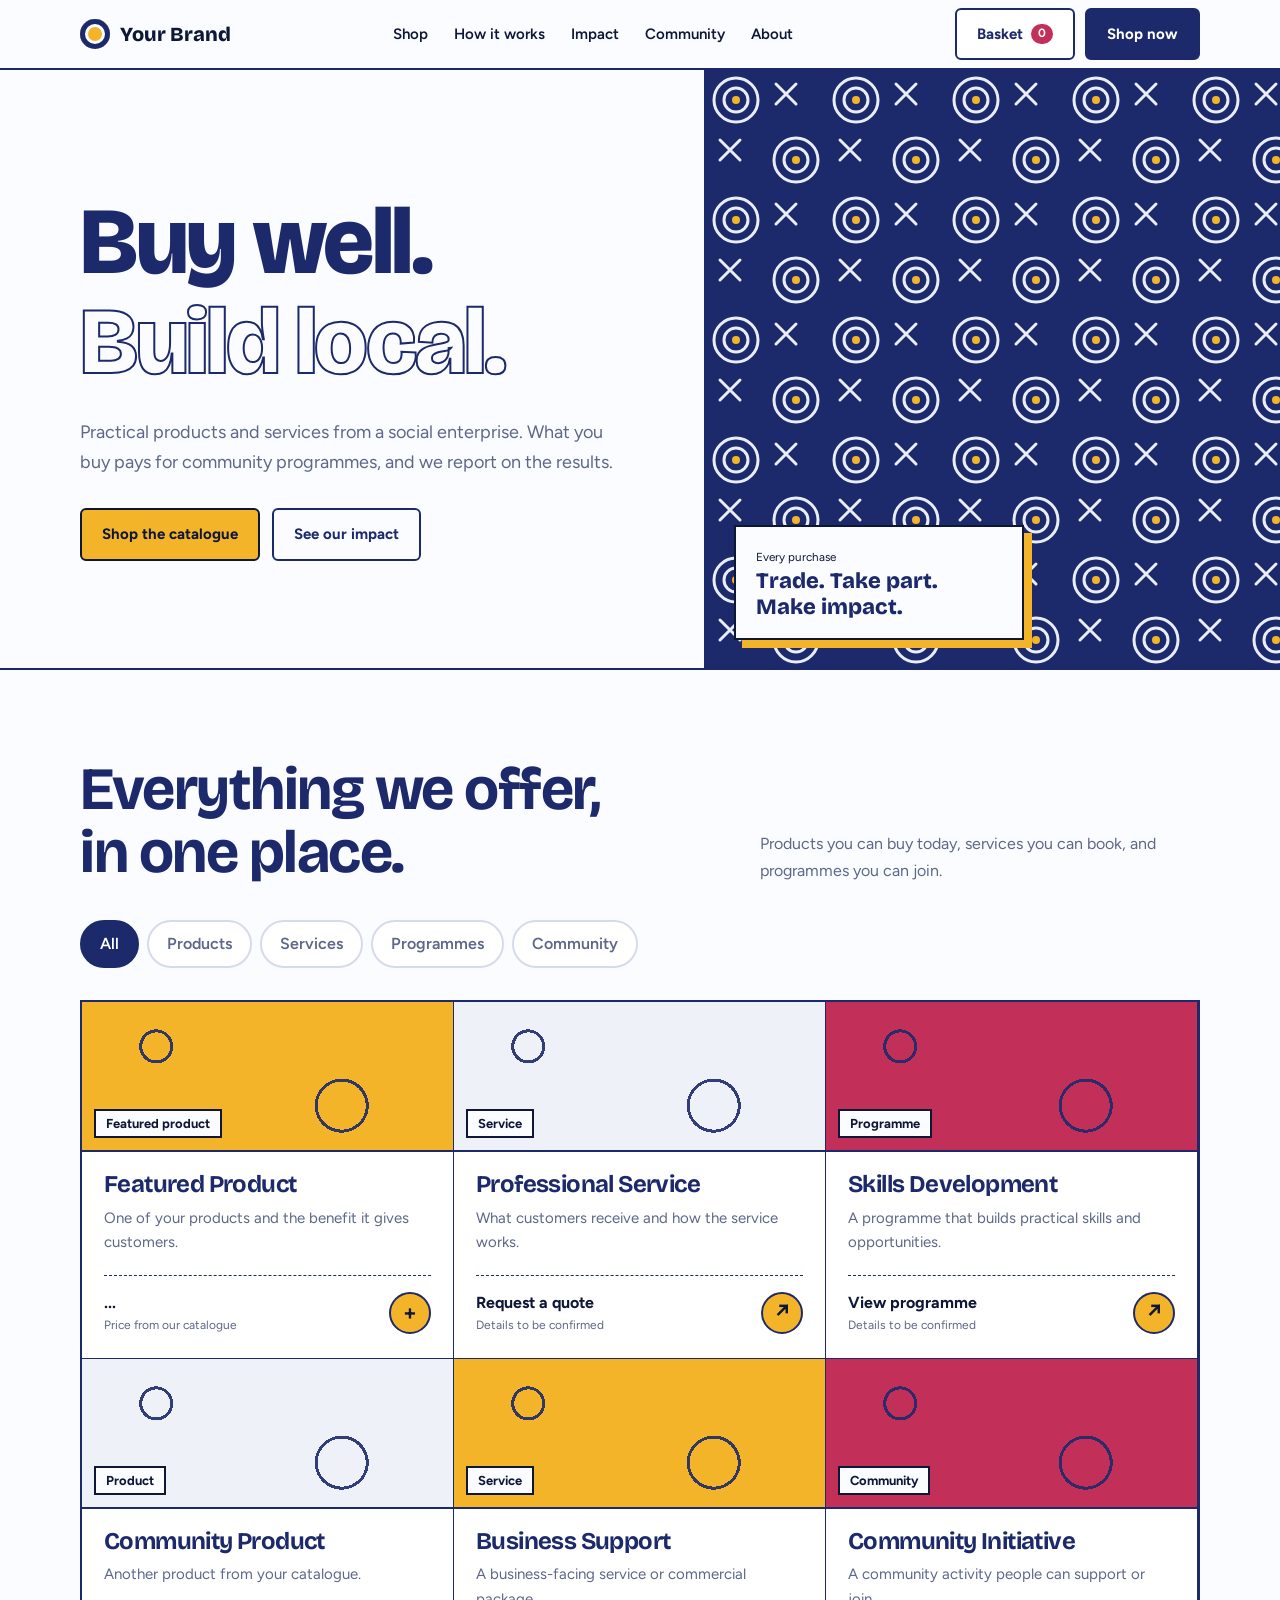
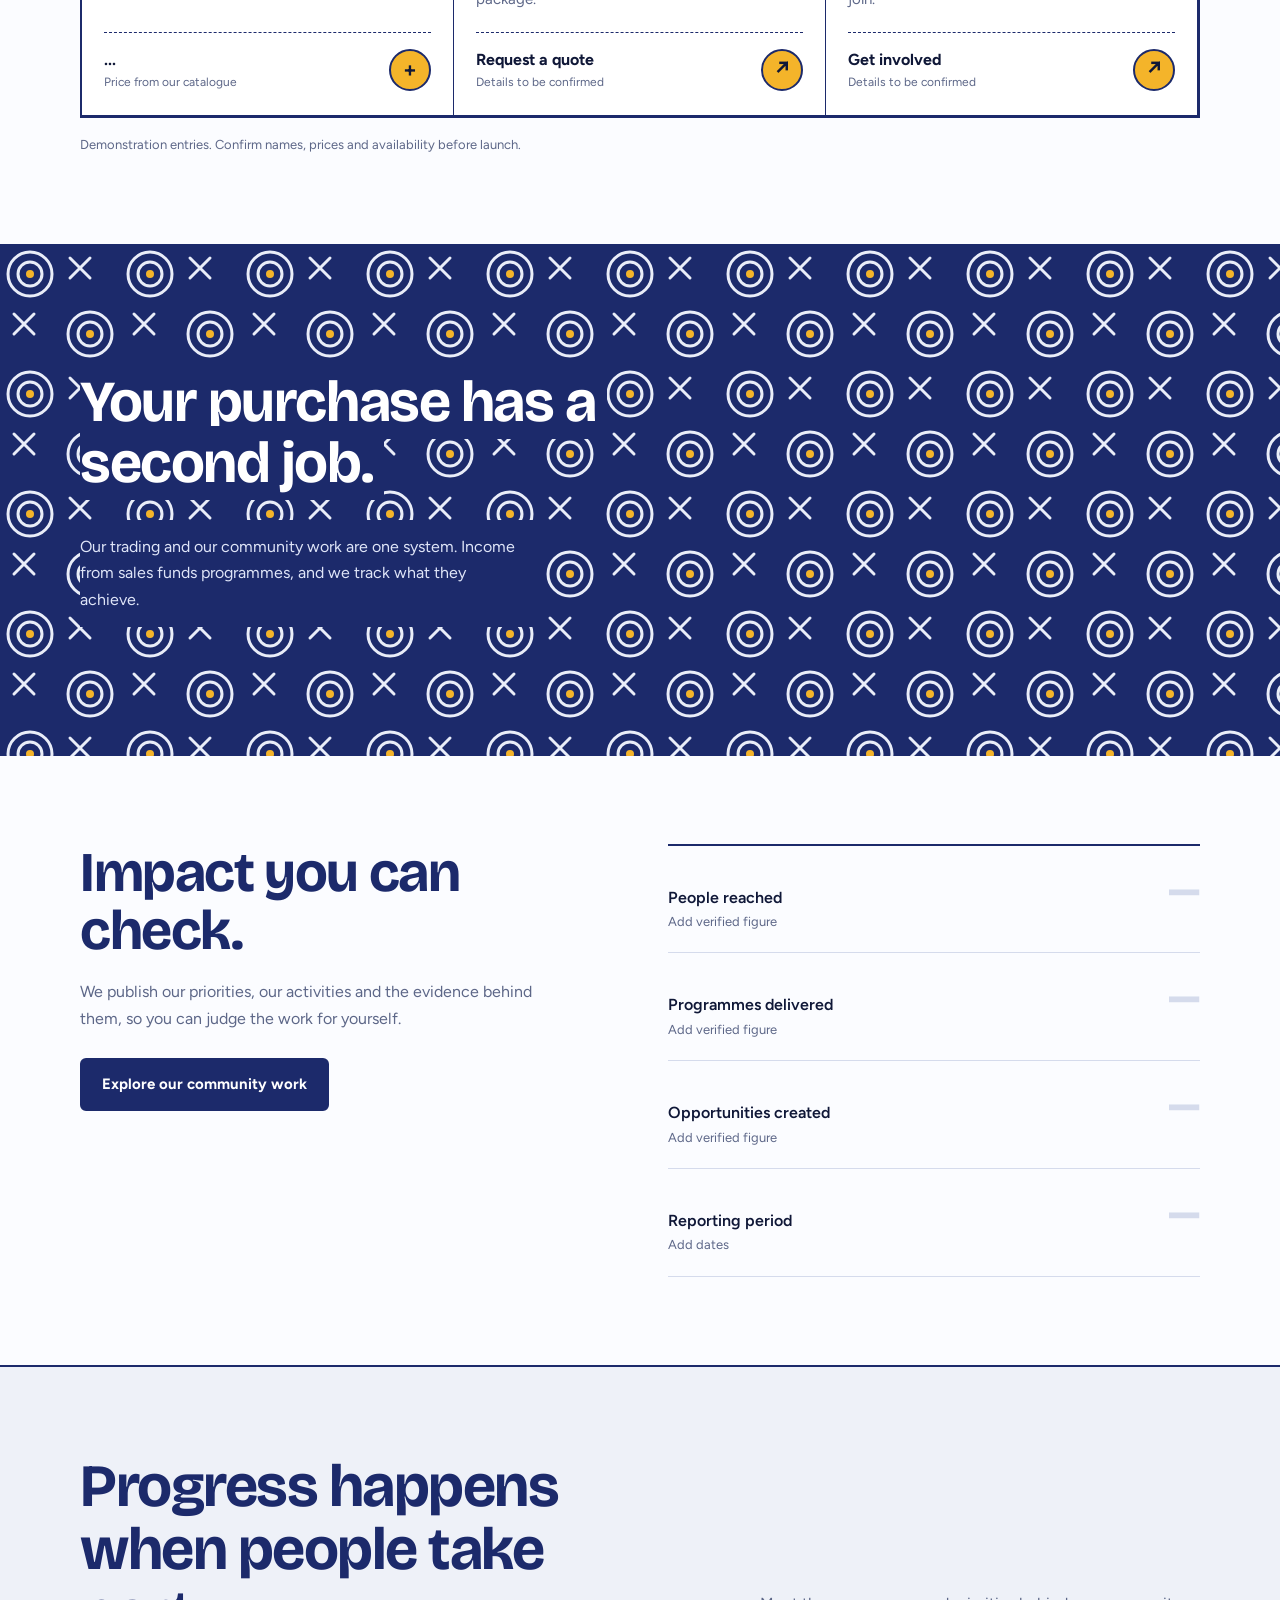
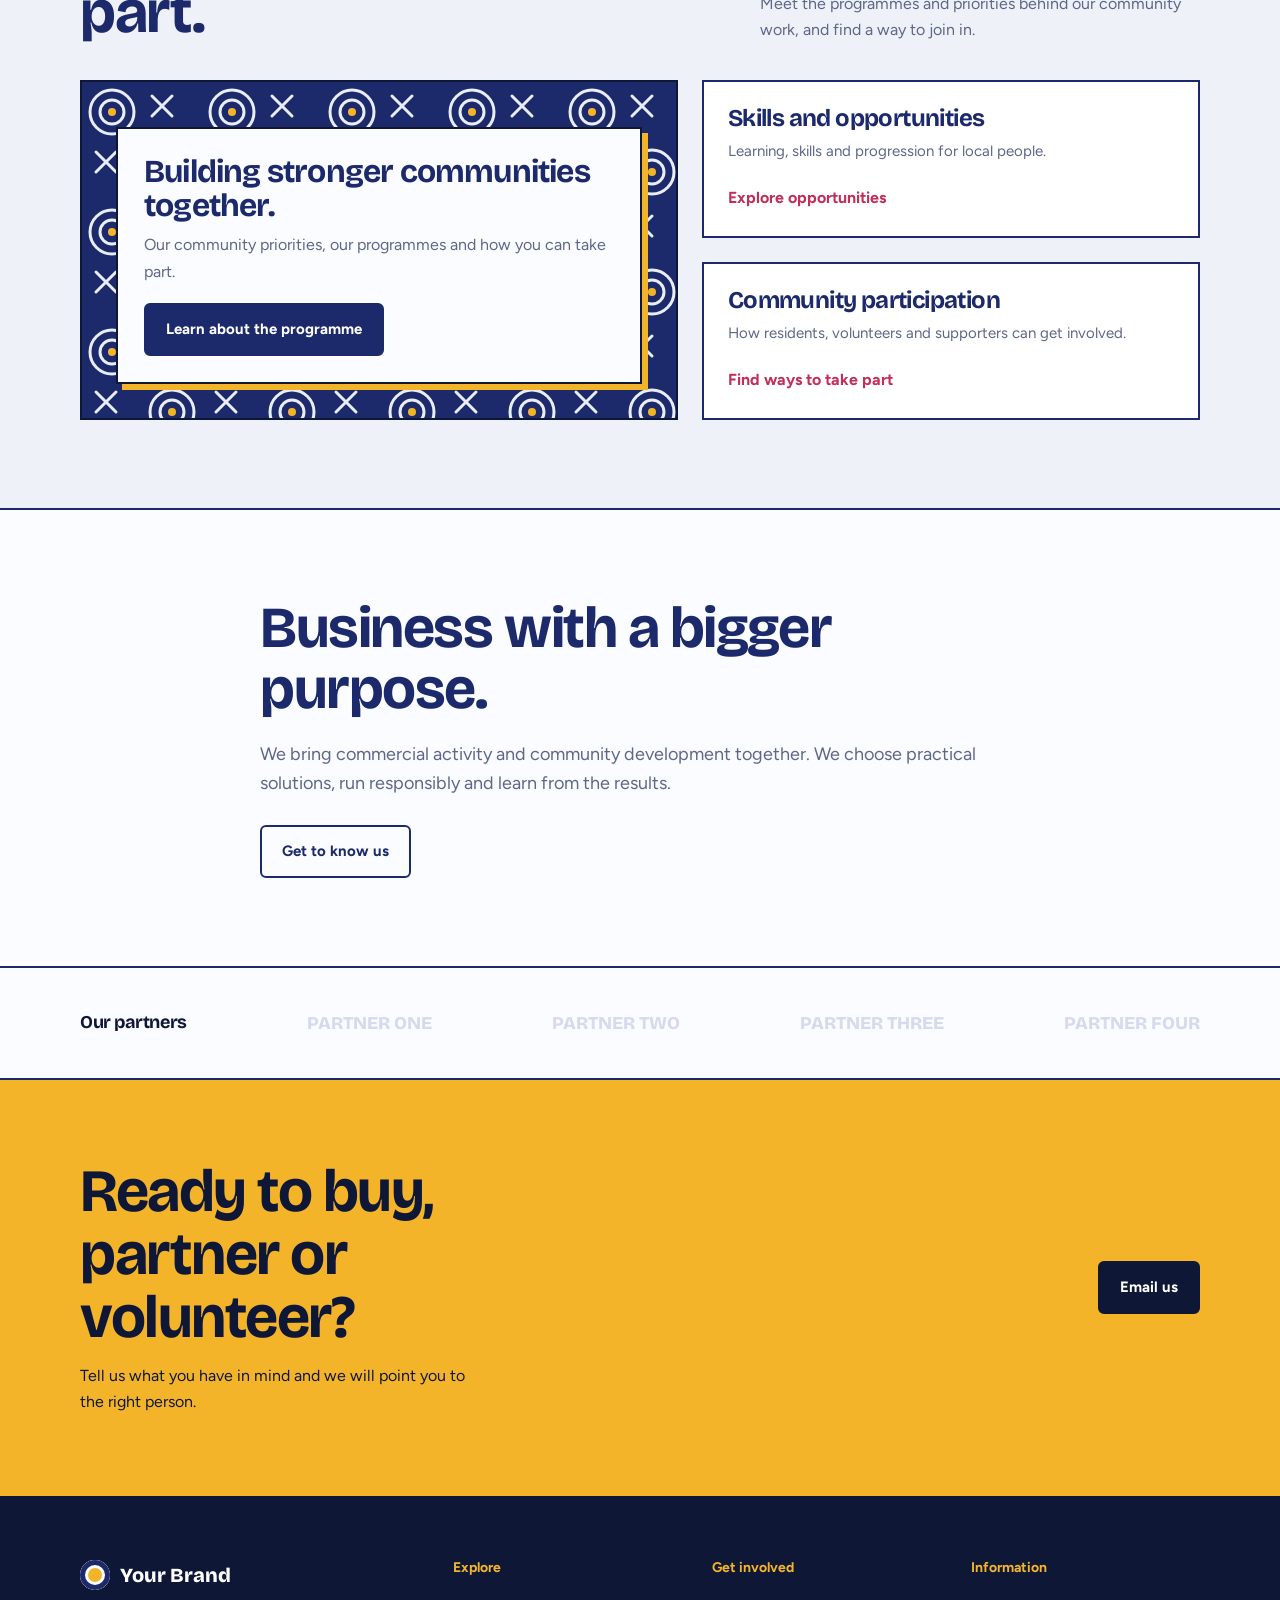
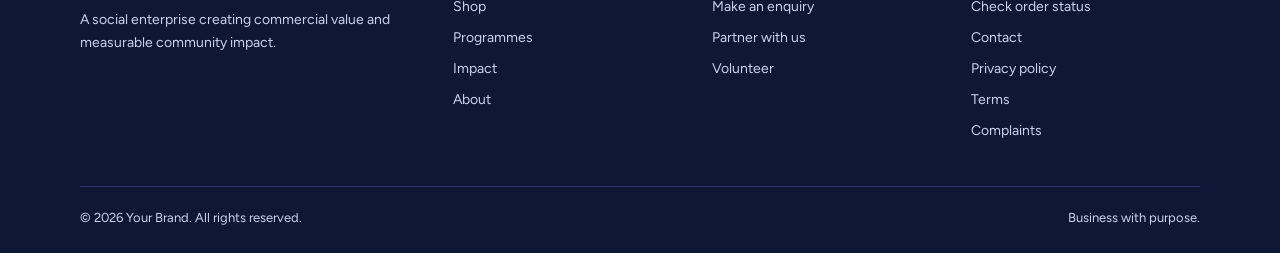
==== commit 2a6e4632: "Change Supabase configuration for production Updated Supabase URL and anon key for production." ====
--- a/index.html
+++ b/index.html
@@ -199,8 +199,8 @@
 <div id="items"></div><div class="tot"><span>Subtotal</span><span id="total">₦0.00</span></div>
 <label for="cname">Full name</label><input id="cname" autocomplete="name" maxlength="120"><label for="email">Email for receipt</label><input id="email" type="email" autocomplete="email" maxlength="200"><div class="msg" id="msg" hidden aria-live="polite"></div><button class="btn" id="checkout" style="margin-top:14px">Pay now</button><small>Payments are processed by Paystack. We never see your card details.</small></aside>
 <div class="sp" id="status" hidden role="dialog" aria-live="polite"><div class="sbox"><h3 id="sTitle"></h3><p id="sText"></p><p class="refs" id="sRefs"></p><div class="row" id="sBtns"></div></div></div><script>// ===== SETTINGS (public values only) =====
-const SUPABASE_URL="https://YOUR-PROJECT.supabase.co";
-const SUPABASE_ANON_KEY="YOUR_SUPABASE_ANON_PUBLIC_KEY"; // the anon/public key. NEVER the service_role key.
+const SUPABASE_URL="https://qomamdxlwwqfklunfaaq.supabase.co";
+const SUPABASE_ANON_KEY="sb_publishable_TiptnBfx27B3jDiiX3_WVQ_9wcdA9PL"; // the anon/public key. NEVER the service_role key.
 const FN=SUPABASE_URL+"/functions/v1/";
 const $=id=>document.getElementById(id);
 const esc=s=>String(s==null?"":s).replace(/[&<>"']/g,c=>({"&":"&amp;","<":"&lt;",">":"&gt;",'"':"&quot;","'":"&#39;"}[c]));
@@ -310,4 +310,4 @@
 links.querySelectorAll("a").forEach(a=>a.onclick=()=>{links.classList.remove("show");burger.textContent="☰"});
 $("year").textContent=new Date().getFullYear();
 render();
-</script></body></html>+</script></body></html>
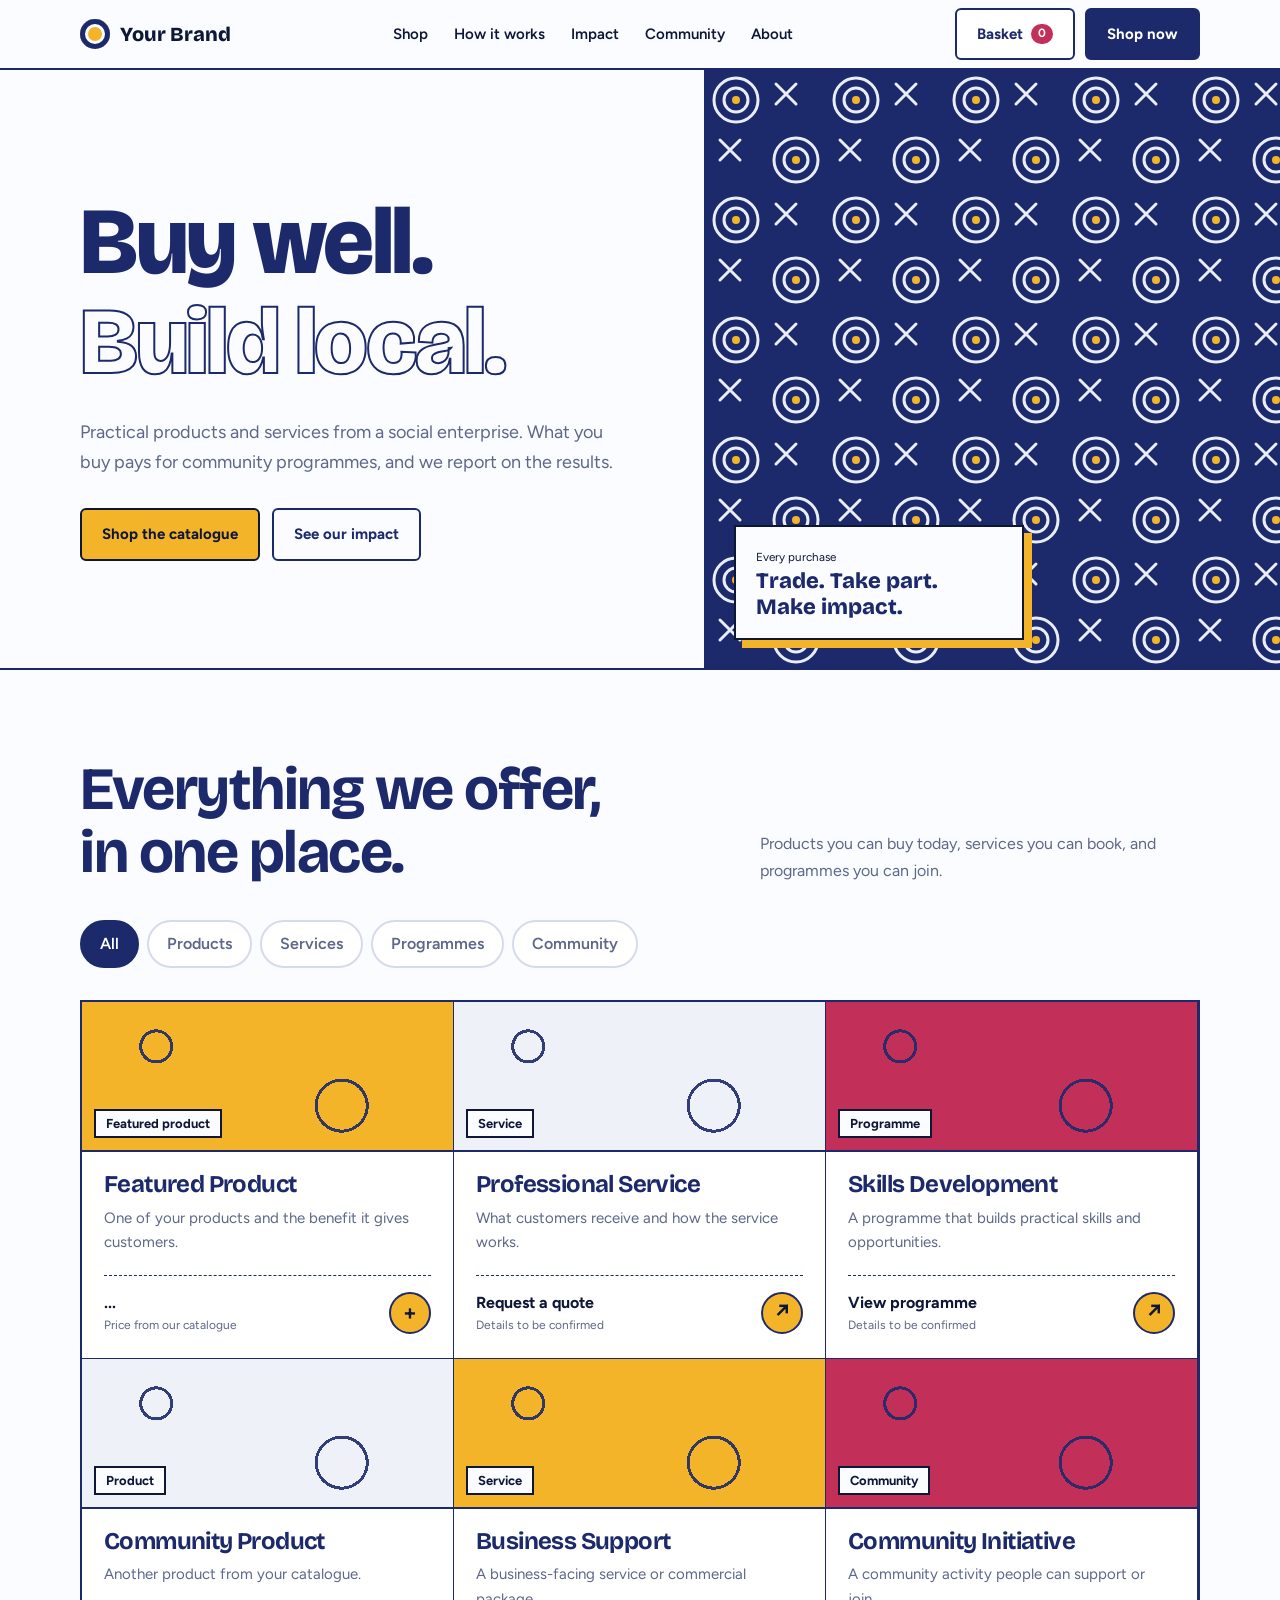
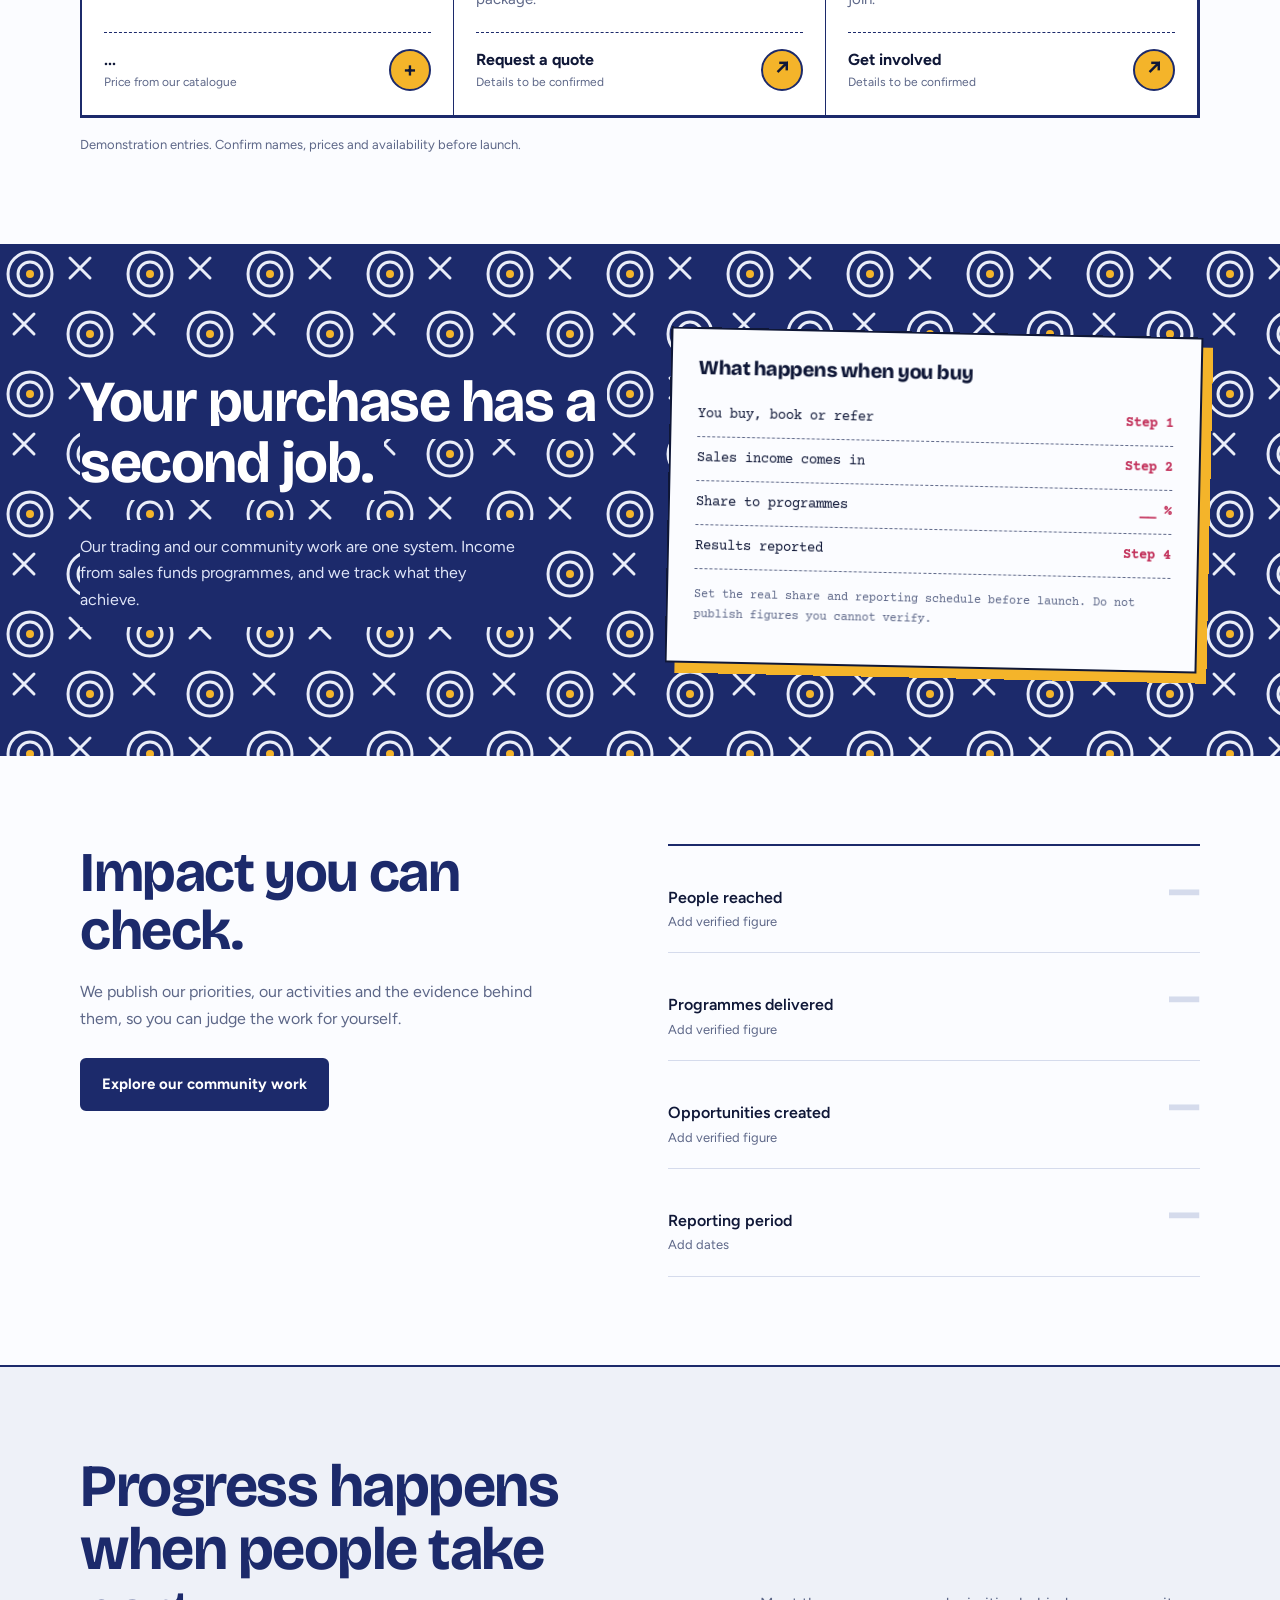
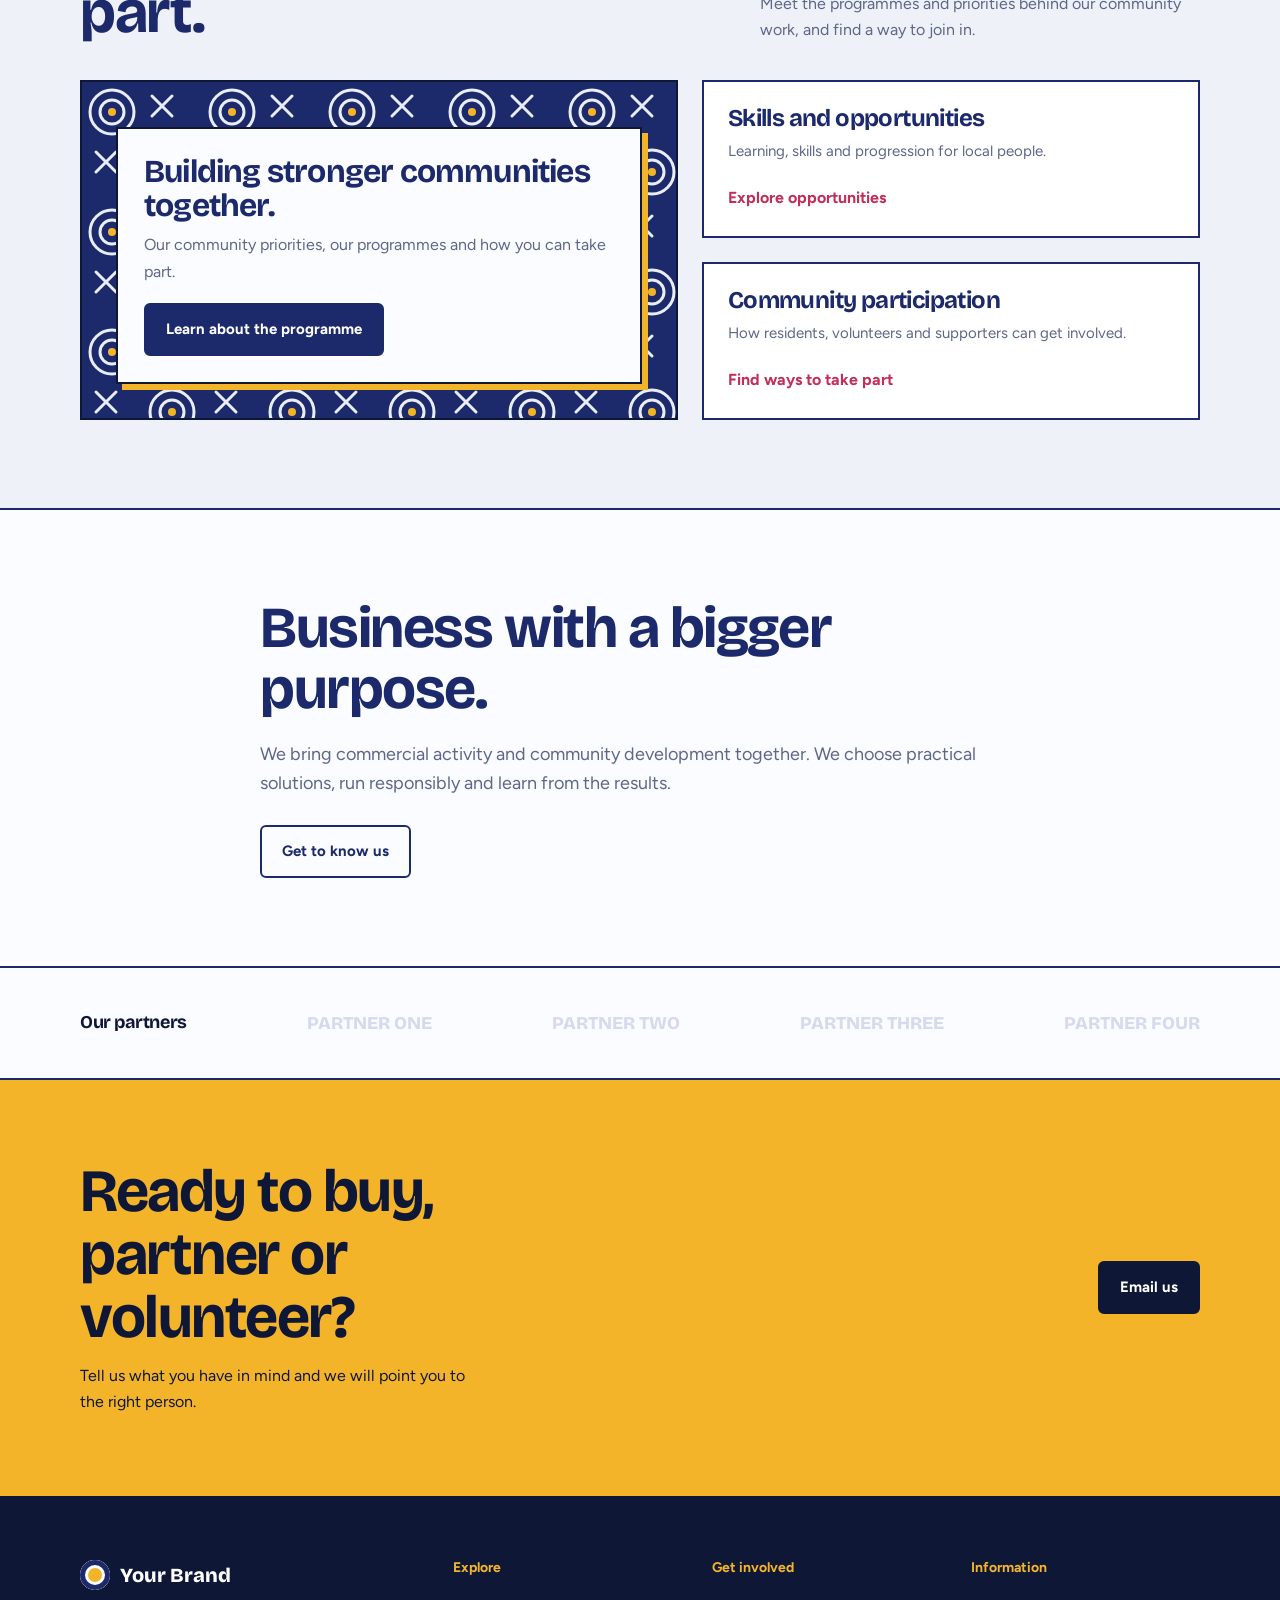
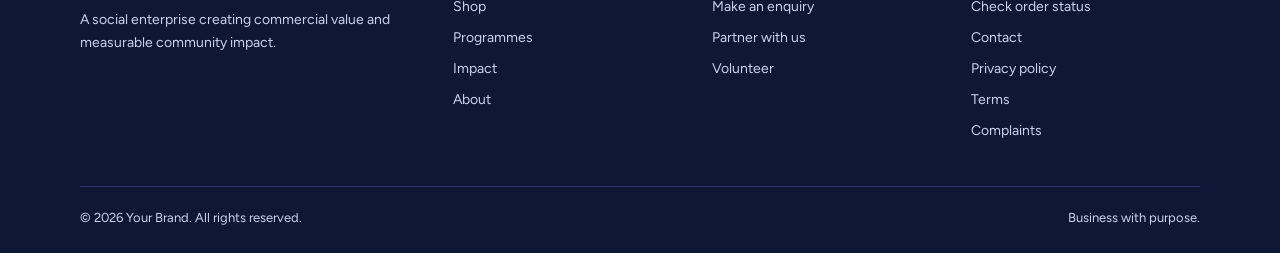
==== commit fd0010c6: "Improve error message for network issues Updated error message to include exception details and func" ====
--- a/index.html
+++ b/index.html
@@ -254,7 +254,7 @@
     msg(data.message||"We could not start your payment. Please try again.");
     if(status>=400&&status!==429)idem=crypto.randomUUID(); // a 202 keeps the same key so a retry cannot create a second order
   }catch(e){
-    msg("Network problem. If you reached a payment page, do not pay again. Use Check order status in the footer first.");
+    msg("Network problem: "+e.message+" | calling "+FN+"checkout | from "+location.origin);
   }finally{btn.disabled=false}
 };
 
